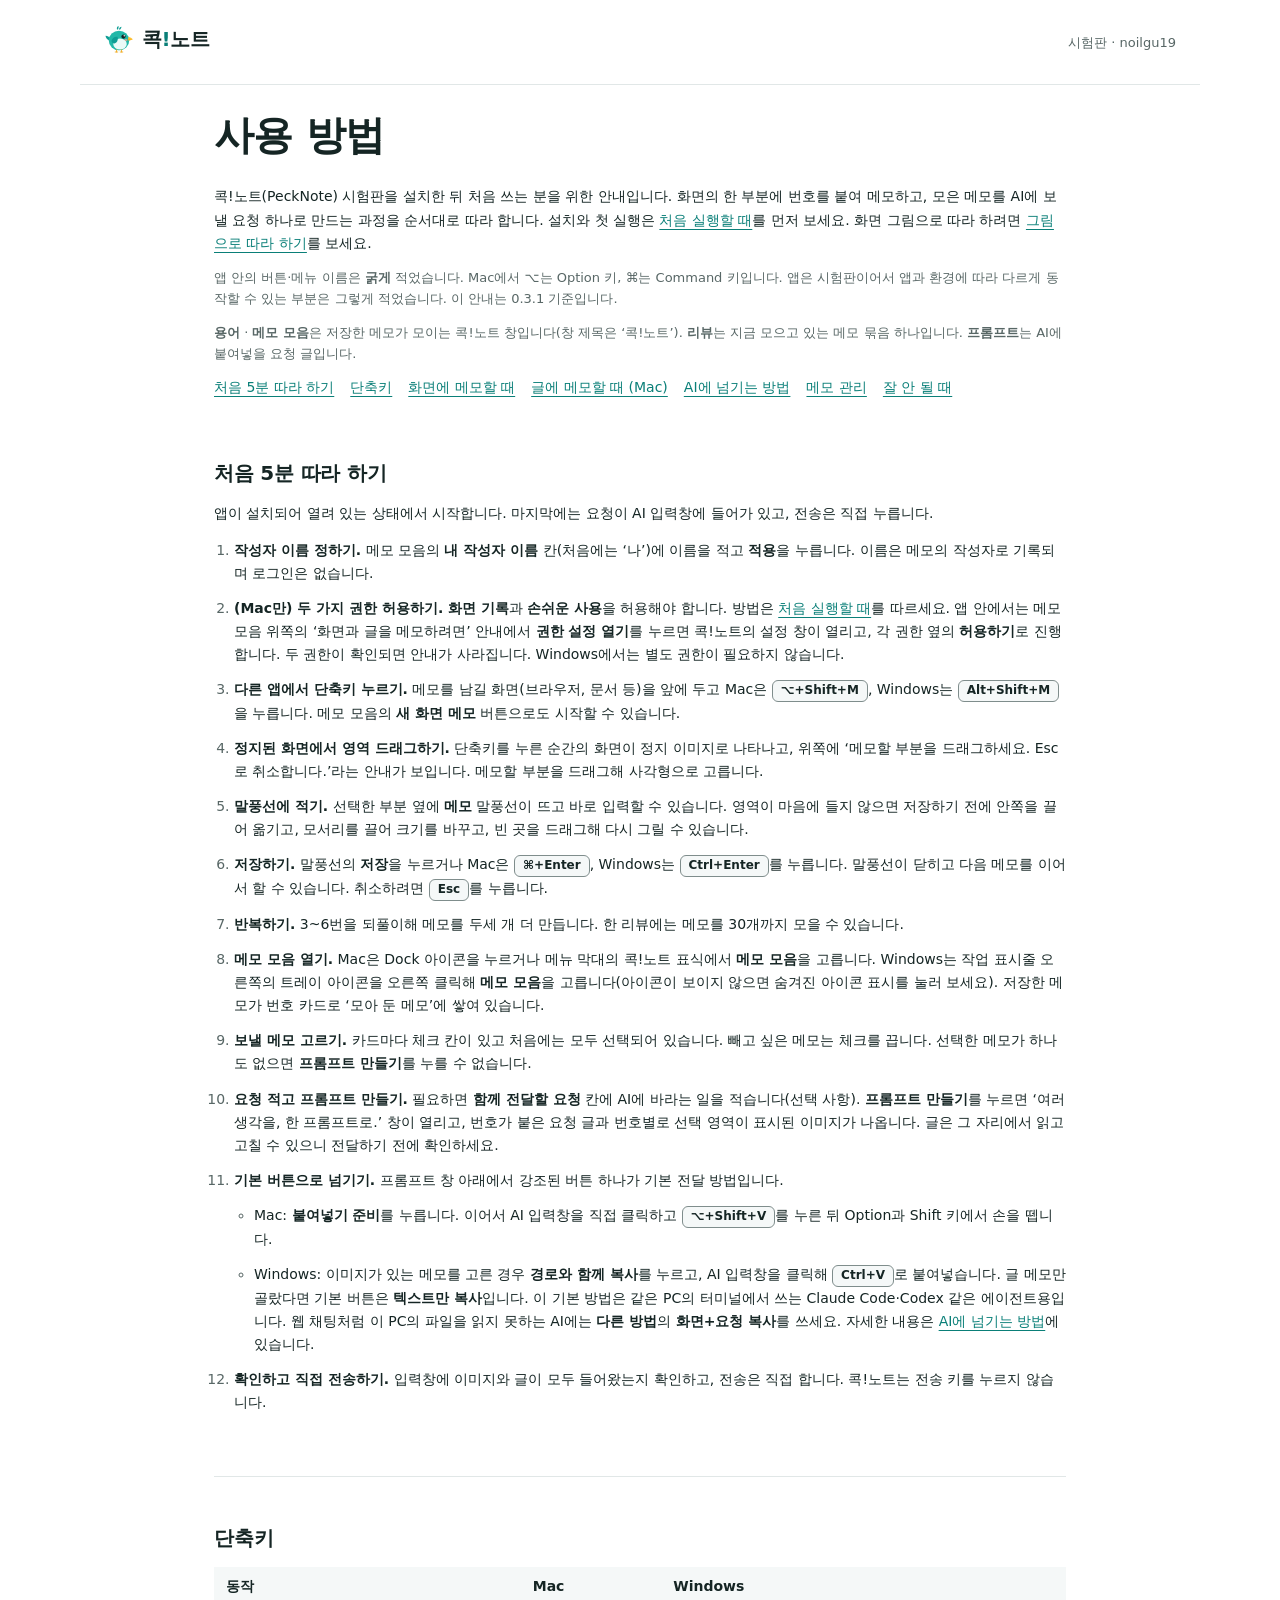
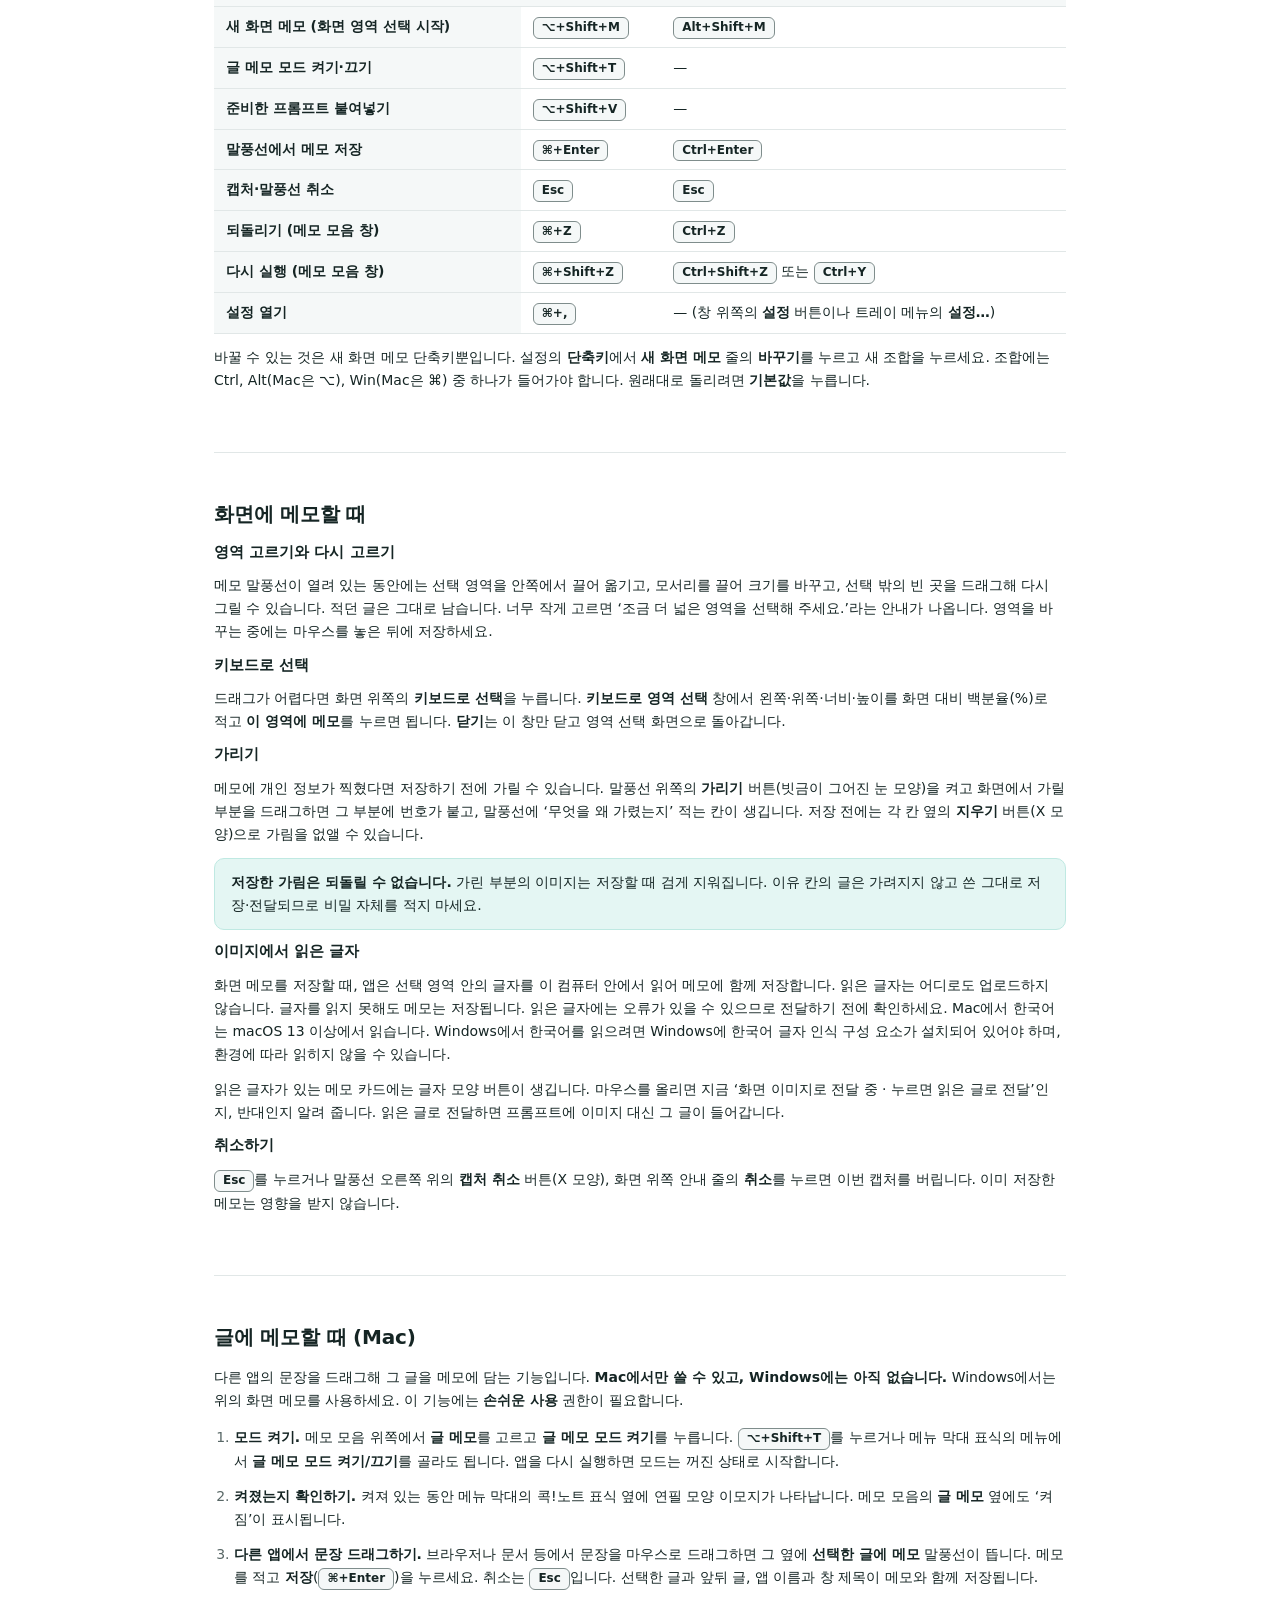
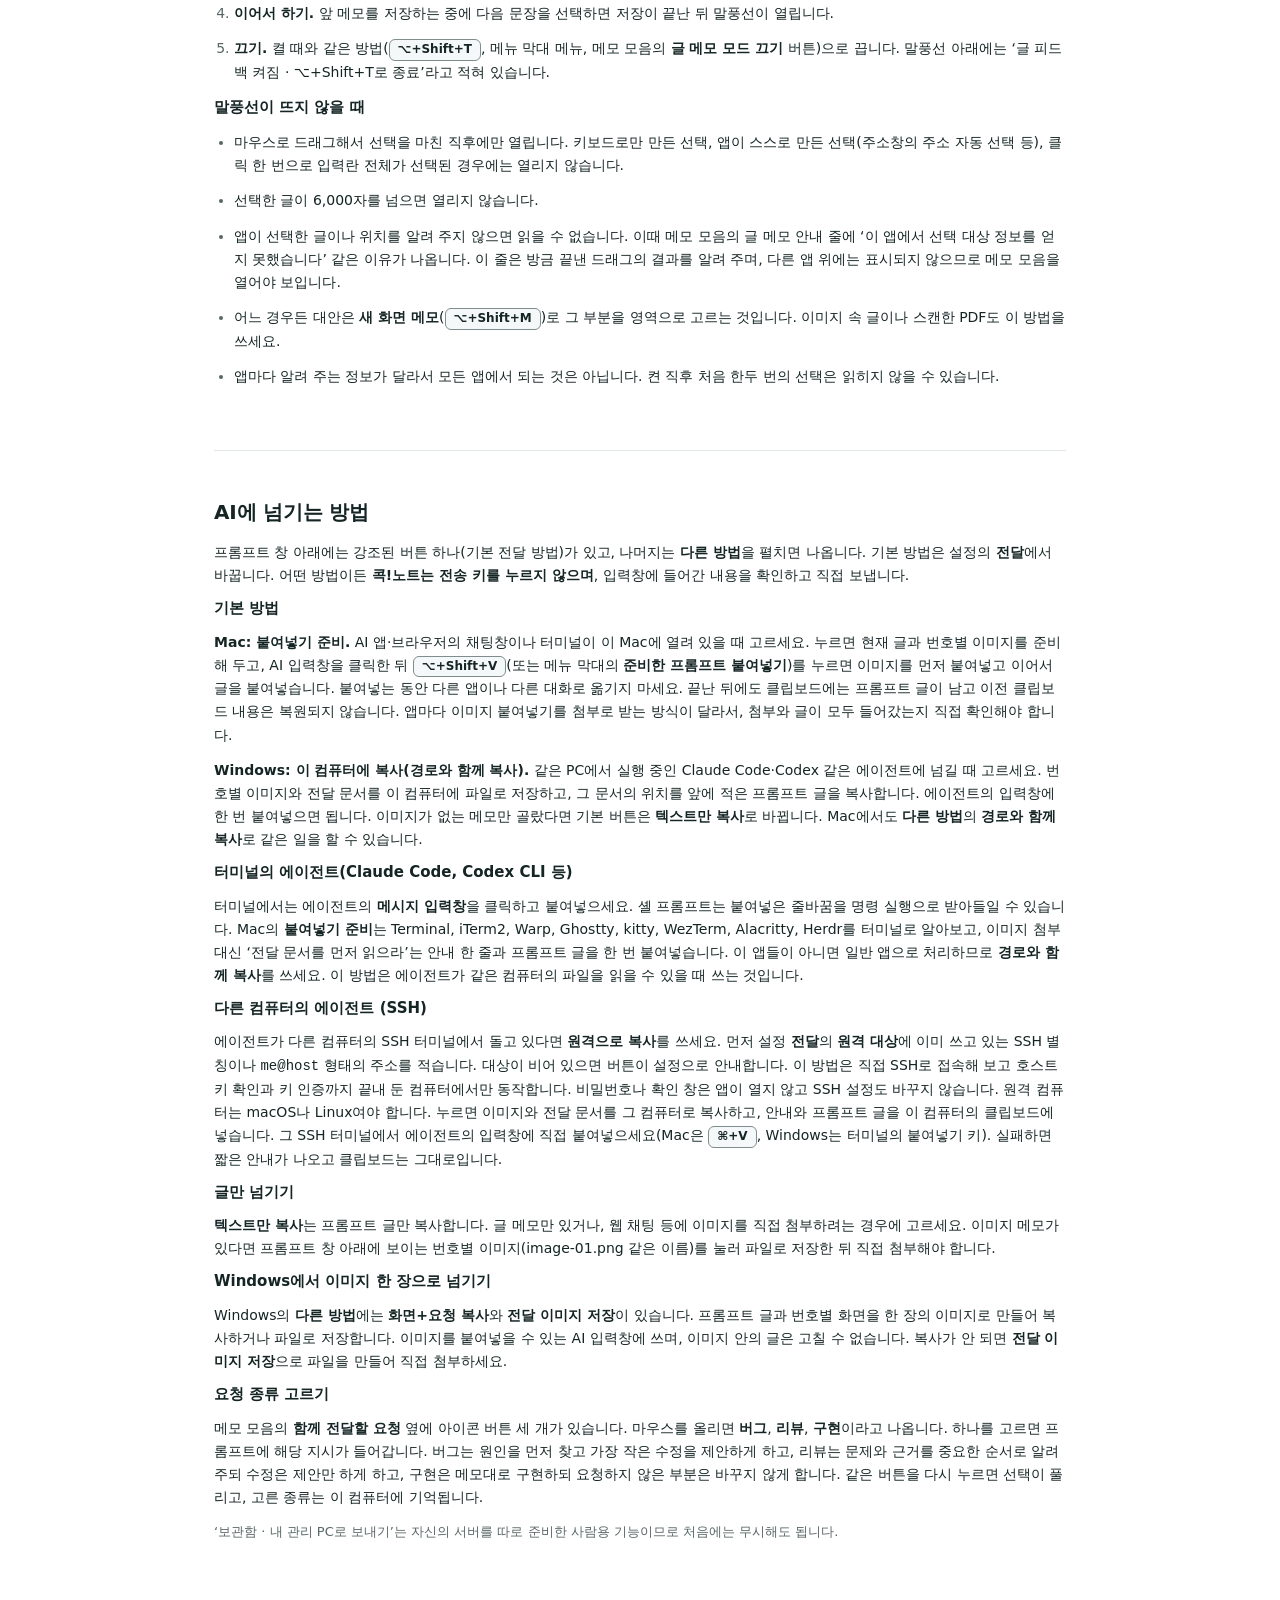
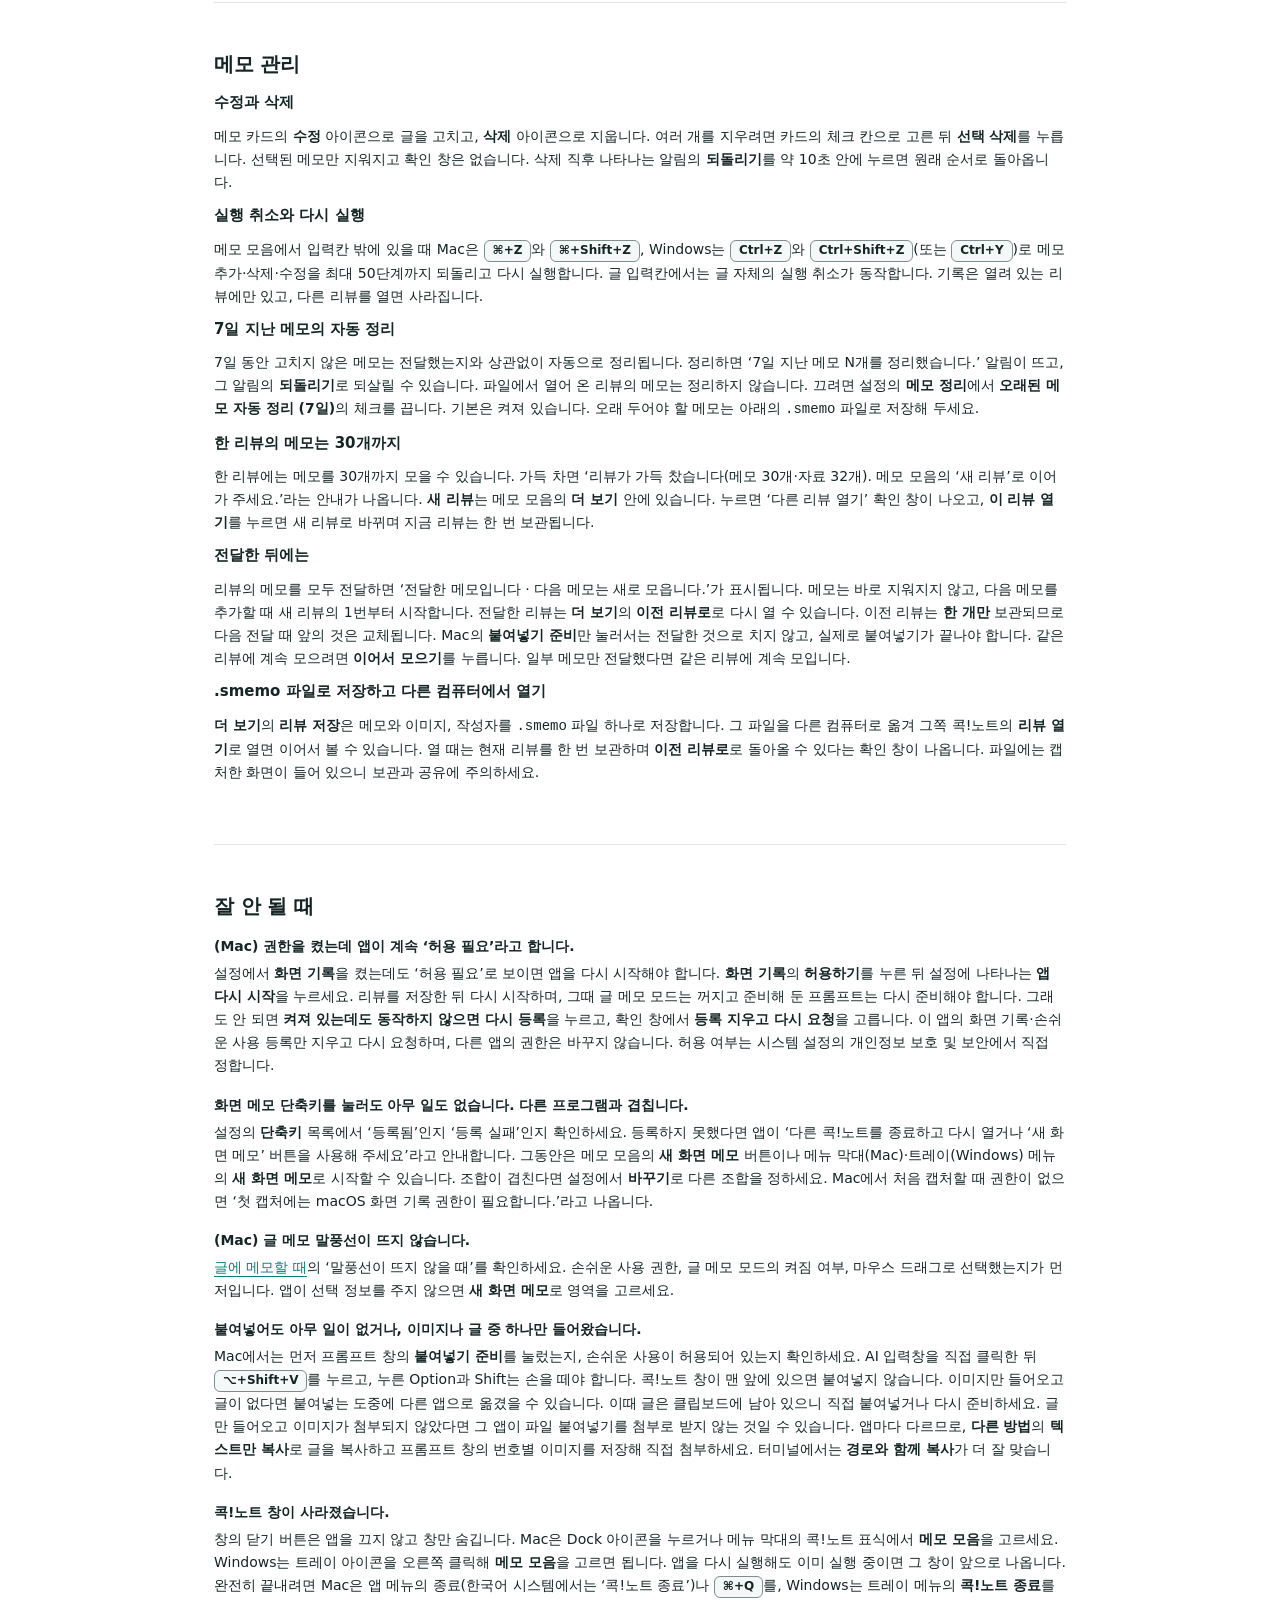
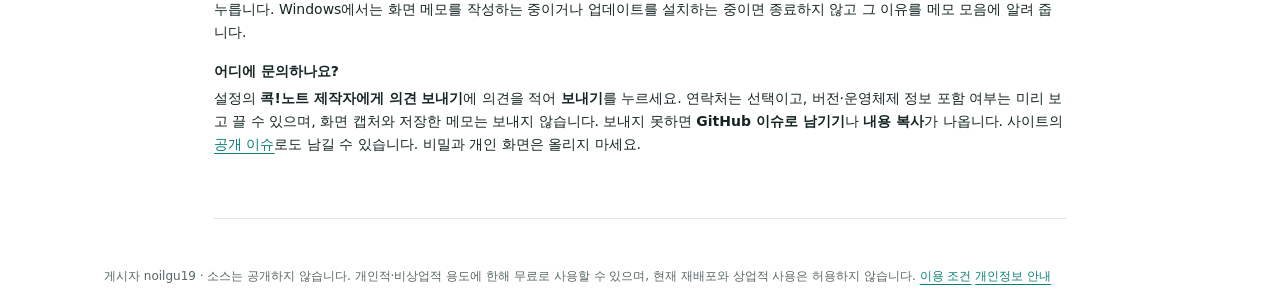
==== docs/guide.html @ cdf83a8d "Add how-to and picture tutorial pages Co-Authored-By: Claude Fable 5.2 <noreply@anthropic.com>" ====
<!doctype html>
<html lang="ko">
<head><meta charset="utf-8"><meta name="viewport" content="width=device-width,initial-scale=1"><meta name="description" content="콕!노트(PeckNote) 시험판의 설치 뒤 사용 방법과 처음 따라 하기"><title>사용 방법 · 콕!노트</title><link rel="stylesheet" href="style.css"></head>
<body>
<svg class="sprite" aria-hidden="true" focusable="false">
<symbol id="peck" viewBox="0 0 120 120">
<path d="M22 66c-9-3-15-10-16-19 9 1 17 5 22 11z" fill="#0f9d94"/>
<path d="M52 22c-2-7 1-12 6-14 1 5 0 10-2 14zM60 21c1-6 5-10 10-10-1 5-3 9-7 12z" fill="#0f9d94"/>
<ellipse cx="60" cy="66" rx="41" ry="39" fill="#22b8a8"/>
<ellipse cx="64" cy="80" rx="27" ry="22" fill="#eafaf7"/>
<path d="M30 68c2-12 12-19 24-17 4 11-1 23-12 27-7 0-11-4-12-10z" fill="#0f9d94"/>
<circle cx="78" cy="50" r="8.500" fill="#152524"/><circle cx="81" cy="47" r="2.800" fill="#fff"/>
<ellipse cx="88" cy="64" rx="6" ry="3.600" fill="#ff9f8c" opacity=".75"/>
<path d="M97 52c8 1 14 4 18 9-5 3-12 5-19 4z" fill="#ffc233"/><path d="M96 61c7 2 13 2 19 0-5 3-12 5-19 4z" fill="#f0a81c"/>
<path d="M50 103v9m-5 0h10M70 103v9m-5 0h10" stroke="#f0a81c" stroke-width="3.400" stroke-linecap="round" fill="none"/>
</symbol>
</svg>
<header><a class="brand" href="index.html" aria-label="콕!노트 홈"><span class="wordmark"><svg class="mark" aria-hidden="true" focusable="false"><use href="#peck"/></svg><span class="name">콕<span class="bang">!</span>노트</span></span></a><span>시험판 · noilgu19</span></header>
<main class="guide">
<h1>사용 방법</h1>
<p>콕!노트(PeckNote) 시험판을 설치한 뒤 처음 쓰는 분을 위한 안내입니다. 화면의 한 부분에 번호를 붙여 메모하고, 모은 메모를 AI에 보낼 요청 하나로 만드는 과정을 순서대로 따라 합니다. 설치와 첫 실행은 <a href="index.html#first-run">처음 실행할 때</a>를 먼저 보세요. 화면 그림으로 따라 하려면 <a href="tutorial.html">그림으로 따라 하기</a>를 보세요.</p>
<p class="small">앱 안의 버튼·메뉴 이름은 <strong>굵게</strong> 적었습니다. Mac에서 ⌥는 Option 키, ⌘는 Command 키입니다. 앱은 시험판이어서 앱과 환경에 따라 다르게 동작할 수 있는 부분은 그렇게 적었습니다. 이 안내는 0.3.1 기준입니다.</p>
<p class="small"><strong>용어</strong> · <strong>메모 모음</strong>은 저장한 메모가 모이는 콕!노트 창입니다(창 제목은 ‘콕!노트’). <strong>리뷰</strong>는 지금 모으고 있는 메모 묶음 하나입니다. <strong>프롬프트</strong>는 AI에 붙여넣을 요청 글입니다.</p>
<nav class="toc" aria-label="이 페이지의 차례"><ol><li><a href="#first">처음 5분 따라 하기</a></li><li><a href="#keys">단축키</a></li><li><a href="#capture">화면에 메모할 때</a></li><li><a href="#text">글에 메모할 때 (Mac)</a></li><li><a href="#handoff">AI에 넘기는 방법</a></li><li><a href="#manage">메모 관리</a></li><li><a href="#trouble">잘 안 될 때</a></li></ol></nav>

<section id="first">
<h2>처음 5분 따라 하기</h2>
<p>앱이 설치되어 열려 있는 상태에서 시작합니다. 마지막에는 요청이 AI 입력창에 들어가 있고, 전송은 직접 누릅니다.</p>
<ol>
<li><strong>작성자 이름 정하기.</strong> 메모 모음의 <strong>내 작성자 이름</strong> 칸(처음에는 ‘나’)에 이름을 적고 <strong>적용</strong>을 누릅니다. 이름은 메모의 작성자로 기록되며 로그인은 없습니다.</li>
<li><strong>(Mac만) 두 가지 권한 허용하기.</strong> <strong>화면 기록</strong>과 <strong>손쉬운 사용</strong>을 허용해야 합니다. 방법은 <a href="index.html#first-run">처음 실행할 때</a>를 따르세요. 앱 안에서는 메모 모음 위쪽의 ‘화면과 글을 메모하려면’ 안내에서 <strong>권한 설정 열기</strong>를 누르면 콕!노트의 설정 창이 열리고, 각 권한 옆의 <strong>허용하기</strong>로 진행합니다. 두 권한이 확인되면 안내가 사라집니다. Windows에서는 별도 권한이 필요하지 않습니다.</li>
<li><strong>다른 앱에서 단축키 누르기.</strong> 메모를 남길 화면(브라우저, 문서 등)을 앞에 두고 Mac은 <kbd>⌥+Shift+M</kbd>, Windows는 <kbd>Alt+Shift+M</kbd>을 누릅니다. 메모 모음의 <strong>새 화면 메모</strong> 버튼으로도 시작할 수 있습니다.</li>
<li><strong>정지된 화면에서 영역 드래그하기.</strong> 단축키를 누른 순간의 화면이 정지 이미지로 나타나고, 위쪽에 ‘메모할 부분을 드래그하세요. Esc로 취소합니다.’라는 안내가 보입니다. 메모할 부분을 드래그해 사각형으로 고릅니다.</li>
<li><strong>말풍선에 적기.</strong> 선택한 부분 옆에 <strong>메모</strong> 말풍선이 뜨고 바로 입력할 수 있습니다. 영역이 마음에 들지 않으면 저장하기 전에 안쪽을 끌어 옮기고, 모서리를 끌어 크기를 바꾸고, 빈 곳을 드래그해 다시 그릴 수 있습니다.</li>
<li><strong>저장하기.</strong> 말풍선의 <strong>저장</strong>을 누르거나 Mac은 <kbd>⌘+Enter</kbd>, Windows는 <kbd>Ctrl+Enter</kbd>를 누릅니다. 말풍선이 닫히고 다음 메모를 이어서 할 수 있습니다. 취소하려면 <kbd>Esc</kbd>를 누릅니다.</li>
<li><strong>반복하기.</strong> 3~6번을 되풀이해 메모를 두세 개 더 만듭니다. 한 리뷰에는 메모를 30개까지 모을 수 있습니다.</li>
<li><strong>메모 모음 열기.</strong> Mac은 Dock 아이콘을 누르거나 메뉴 막대의 콕!노트 표식에서 <strong>메모 모음</strong>을 고릅니다. Windows는 작업 표시줄 오른쪽의 트레이 아이콘을 오른쪽 클릭해 <strong>메모 모음</strong>을 고릅니다(아이콘이 보이지 않으면 숨겨진 아이콘 표시를 눌러 보세요). 저장한 메모가 번호 카드로 ‘모아 둔 메모’에 쌓여 있습니다.</li>
<li><strong>보낼 메모 고르기.</strong> 카드마다 체크 칸이 있고 처음에는 모두 선택되어 있습니다. 빼고 싶은 메모는 체크를 끕니다. 선택한 메모가 하나도 없으면 <strong>프롬프트 만들기</strong>를 누를 수 없습니다.</li>
<li><strong>요청 적고 프롬프트 만들기.</strong> 필요하면 <strong>함께 전달할 요청</strong> 칸에 AI에 바라는 일을 적습니다(선택 사항). <strong>프롬프트 만들기</strong>를 누르면 ‘여러 생각을, 한 프롬프트로.’ 창이 열리고, 번호가 붙은 요청 글과 번호별로 선택 영역이 표시된 이미지가 나옵니다. 글은 그 자리에서 읽고 고칠 수 있으니 전달하기 전에 확인하세요.</li>
<li><strong>기본 버튼으로 넘기기.</strong> 프롬프트 창 아래에서 강조된 버튼 하나가 기본 전달 방법입니다.
<ul>
<li>Mac: <strong>붙여넣기 준비</strong>를 누릅니다. 이어서 AI 입력창을 직접 클릭하고 <kbd>⌥+Shift+V</kbd>를 누른 뒤 Option과 Shift 키에서 손을 뗍니다.</li>
<li>Windows: 이미지가 있는 메모를 고른 경우 <strong>경로와 함께 복사</strong>를 누르고, AI 입력창을 클릭해 <kbd>Ctrl+V</kbd>로 붙여넣습니다. 글 메모만 골랐다면 기본 버튼은 <strong>텍스트만 복사</strong>입니다. 이 기본 방법은 같은 PC의 터미널에서 쓰는 Claude Code·Codex 같은 에이전트용입니다. 웹 채팅처럼 이 PC의 파일을 읽지 못하는 AI에는 <strong>다른 방법</strong>의 <strong>화면+요청 복사</strong>를 쓰세요. 자세한 내용은 <a href="#handoff">AI에 넘기는 방법</a>에 있습니다.</li>
</ul></li>
<li><strong>확인하고 직접 전송하기.</strong> 입력창에 이미지와 글이 모두 들어왔는지 확인하고, 전송은 직접 합니다. 콕!노트는 전송 키를 누르지 않습니다.</li>
</ol>
</section>

<section id="keys">
<h2>단축키</h2>
<table class="keys">
<thead><tr><th scope="col">동작</th><th scope="col">Mac</th><th scope="col">Windows</th></tr></thead>
<tbody>
<tr><th scope="row">새 화면 메모 (화면 영역 선택 시작)</th><td><kbd>⌥+Shift+M</kbd></td><td><kbd>Alt+Shift+M</kbd></td></tr>
<tr><th scope="row">글 메모 모드 켜기·끄기</th><td><kbd>⌥+Shift+T</kbd></td><td>—</td></tr>
<tr><th scope="row">준비한 프롬프트 붙여넣기</th><td><kbd>⌥+Shift+V</kbd></td><td>—</td></tr>
<tr><th scope="row">말풍선에서 메모 저장</th><td><kbd>⌘+Enter</kbd></td><td><kbd>Ctrl+Enter</kbd></td></tr>
<tr><th scope="row">캡처·말풍선 취소</th><td><kbd>Esc</kbd></td><td><kbd>Esc</kbd></td></tr>
<tr><th scope="row">되돌리기 (메모 모음 창)</th><td><kbd>⌘+Z</kbd></td><td><kbd>Ctrl+Z</kbd></td></tr>
<tr><th scope="row">다시 실행 (메모 모음 창)</th><td><kbd>⌘+Shift+Z</kbd></td><td><kbd>Ctrl+Shift+Z</kbd> 또는 <kbd>Ctrl+Y</kbd></td></tr>
<tr><th scope="row">설정 열기</th><td><kbd>⌘+,</kbd></td><td>— (창 위쪽의 <strong>설정</strong> 버튼이나 트레이 메뉴의 <strong>설정…</strong>)</td></tr>
</tbody>
</table>
<p>바꿀 수 있는 것은 새 화면 메모 단축키뿐입니다. 설정의 <strong>단축키</strong>에서 <strong>새 화면 메모</strong> 줄의 <strong>바꾸기</strong>를 누르고 새 조합을 누르세요. 조합에는 Ctrl, Alt(Mac은 ⌥), Win(Mac은 ⌘) 중 하나가 들어가야 합니다. 원래대로 돌리려면 <strong>기본값</strong>을 누릅니다.</p>
</section>

<section id="capture">
<h2>화면에 메모할 때</h2>
<h3>영역 고르기와 다시 고르기</h3>
<p>메모 말풍선이 열려 있는 동안에는 선택 영역을 안쪽에서 끌어 옮기고, 모서리를 끌어 크기를 바꾸고, 선택 밖의 빈 곳을 드래그해 다시 그릴 수 있습니다. 적던 글은 그대로 남습니다. 너무 작게 고르면 ‘조금 더 넓은 영역을 선택해 주세요.’라는 안내가 나옵니다. 영역을 바꾸는 중에는 마우스를 놓은 뒤에 저장하세요.</p>
<h3>키보드로 선택</h3>
<p>드래그가 어렵다면 화면 위쪽의 <strong>키보드로 선택</strong>을 누릅니다. <strong>키보드로 영역 선택</strong> 창에서 왼쪽·위쪽·너비·높이를 화면 대비 백분율(%)로 적고 <strong>이 영역에 메모</strong>를 누르면 됩니다. <strong>닫기</strong>는 이 창만 닫고 영역 선택 화면으로 돌아갑니다.</p>
<h3>가리기</h3>
<p>메모에 개인 정보가 찍혔다면 저장하기 전에 가릴 수 있습니다. 말풍선 위쪽의 <strong>가리기</strong> 버튼(빗금이 그어진 눈 모양)을 켜고 화면에서 가릴 부분을 드래그하면 그 부분에 번호가 붙고, 말풍선에 ‘무엇을 왜 가렸는지’ 적는 칸이 생깁니다. 저장 전에는 각 칸 옆의 <strong>지우기</strong> 버튼(X 모양)으로 가림을 없앨 수 있습니다.</p>
<p class="note"><strong>저장한 가림은 되돌릴 수 없습니다.</strong> 가린 부분의 이미지는 저장할 때 검게 지워집니다. 이유 칸의 글은 가려지지 않고 쓴 그대로 저장·전달되므로 비밀 자체를 적지 마세요.</p>
<h3>이미지에서 읽은 글자</h3>
<p>화면 메모를 저장할 때, 앱은 선택 영역 안의 글자를 이 컴퓨터 안에서 읽어 메모에 함께 저장합니다. 읽은 글자는 어디로도 업로드하지 않습니다. 글자를 읽지 못해도 메모는 저장됩니다. 읽은 글자에는 오류가 있을 수 있으므로 전달하기 전에 확인하세요. Mac에서 한국어는 macOS 13 이상에서 읽습니다. Windows에서 한국어를 읽으려면 Windows에 한국어 글자 인식 구성 요소가 설치되어 있어야 하며, 환경에 따라 읽히지 않을 수 있습니다.</p>
<p>읽은 글자가 있는 메모 카드에는 글자 모양 버튼이 생깁니다. 마우스를 올리면 지금 ‘화면 이미지로 전달 중 · 누르면 읽은 글로 전달’인지, 반대인지 알려 줍니다. 읽은 글로 전달하면 프롬프트에 이미지 대신 그 글이 들어갑니다.</p>
<h3>취소하기</h3>
<p><kbd>Esc</kbd>를 누르거나 말풍선 오른쪽 위의 <strong>캡처 취소</strong> 버튼(X 모양), 화면 위쪽 안내 줄의 <strong>취소</strong>를 누르면 이번 캡처를 버립니다. 이미 저장한 메모는 영향을 받지 않습니다.</p>
</section>

<section id="text">
<h2>글에 메모할 때 (Mac)</h2>
<p>다른 앱의 문장을 드래그해 그 글을 메모에 담는 기능입니다. <strong>Mac에서만 쓸 수 있고, Windows에는 아직 없습니다.</strong> Windows에서는 위의 화면 메모를 사용하세요. 이 기능에는 <strong>손쉬운 사용</strong> 권한이 필요합니다.</p>
<ol>
<li><strong>모드 켜기.</strong> 메모 모음 위쪽에서 <strong>글 메모</strong>를 고르고 <strong>글 메모 모드 켜기</strong>를 누릅니다. <kbd>⌥+Shift+T</kbd>를 누르거나 메뉴 막대 표식의 메뉴에서 <strong>글 메모 모드 켜기/끄기</strong>를 골라도 됩니다. 앱을 다시 실행하면 모드는 꺼진 상태로 시작합니다.</li>
<li><strong>켜졌는지 확인하기.</strong> 켜져 있는 동안 메뉴 막대의 콕!노트 표식 옆에 연필 모양 이모지가 나타납니다. 메모 모음의 <strong>글 메모</strong> 옆에도 ‘켜짐’이 표시됩니다.</li>
<li><strong>다른 앱에서 문장 드래그하기.</strong> 브라우저나 문서 등에서 문장을 마우스로 드래그하면 그 옆에 <strong>선택한 글에 메모</strong> 말풍선이 뜹니다. 메모를 적고 <strong>저장</strong>(<kbd>⌘+Enter</kbd>)을 누르세요. 취소는 <kbd>Esc</kbd>입니다. 선택한 글과 앞뒤 글, 앱 이름과 창 제목이 메모와 함께 저장됩니다.</li>
<li><strong>이어서 하기.</strong> 앞 메모를 저장하는 중에 다음 문장을 선택하면 저장이 끝난 뒤 말풍선이 열립니다.</li>
<li><strong>끄기.</strong> 켤 때와 같은 방법(<kbd>⌥+Shift+T</kbd>, 메뉴 막대 메뉴, 메모 모음의 <strong>글 메모 모드 끄기</strong> 버튼)으로 끕니다. 말풍선 아래에는 ‘글 피드백 켜짐 · ⌥+Shift+T로 종료’라고 적혀 있습니다.</li>
</ol>
<h3>말풍선이 뜨지 않을 때</h3>
<ul>
<li>마우스로 드래그해서 선택을 마친 직후에만 열립니다. 키보드로만 만든 선택, 앱이 스스로 만든 선택(주소창의 주소 자동 선택 등), 클릭 한 번으로 입력란 전체가 선택된 경우에는 열리지 않습니다.</li>
<li>선택한 글이 6,000자를 넘으면 열리지 않습니다.</li>
<li>앱이 선택한 글이나 위치를 알려 주지 않으면 읽을 수 없습니다. 이때 메모 모음의 글 메모 안내 줄에 ‘이 앱에서 선택 대상 정보를 얻지 못했습니다’ 같은 이유가 나옵니다. 이 줄은 방금 끝낸 드래그의 결과를 알려 주며, 다른 앱 위에는 표시되지 않으므로 메모 모음을 열어야 보입니다.</li>
<li>어느 경우든 대안은 <strong>새 화면 메모</strong>(<kbd>⌥+Shift+M</kbd>)로 그 부분을 영역으로 고르는 것입니다. 이미지 속 글이나 스캔한 PDF도 이 방법을 쓰세요.</li>
<li>앱마다 알려 주는 정보가 달라서 모든 앱에서 되는 것은 아닙니다. 켠 직후 처음 한두 번의 선택은 읽히지 않을 수 있습니다.</li>
</ul>
</section>

<section id="handoff">
<h2>AI에 넘기는 방법</h2>
<p>프롬프트 창 아래에는 강조된 버튼 하나(기본 전달 방법)가 있고, 나머지는 <strong>다른 방법</strong>을 펼치면 나옵니다. 기본 방법은 설정의 <strong>전달</strong>에서 바꿉니다. 어떤 방법이든 <strong>콕!노트는 전송 키를 누르지 않으며</strong>, 입력창에 들어간 내용을 확인하고 직접 보냅니다.</p>
<h3>기본 방법</h3>
<p><strong>Mac: 붙여넣기 준비.</strong> AI 앱·브라우저의 채팅창이나 터미널이 이 Mac에 열려 있을 때 고르세요. 누르면 현재 글과 번호별 이미지를 준비해 두고, AI 입력창을 클릭한 뒤 <kbd>⌥+Shift+V</kbd>(또는 메뉴 막대의 <strong>준비한 프롬프트 붙여넣기</strong>)를 누르면 이미지를 먼저 붙여넣고 이어서 글을 붙여넣습니다. 붙여넣는 동안 다른 앱이나 다른 대화로 옮기지 마세요. 끝난 뒤에도 클립보드에는 프롬프트 글이 남고 이전 클립보드 내용은 복원되지 않습니다. 앱마다 이미지 붙여넣기를 첨부로 받는 방식이 달라서, 첨부와 글이 모두 들어갔는지 직접 확인해야 합니다.</p>
<p><strong>Windows: 이 컴퓨터에 복사(경로와 함께 복사).</strong> 같은 PC에서 실행 중인 Claude Code·Codex 같은 에이전트에 넘길 때 고르세요. 번호별 이미지와 전달 문서를 이 컴퓨터에 파일로 저장하고, 그 문서의 위치를 앞에 적은 프롬프트 글을 복사합니다. 에이전트의 입력창에 한 번 붙여넣으면 됩니다. 이미지가 없는 메모만 골랐다면 기본 버튼은 <strong>텍스트만 복사</strong>로 바뀝니다. Mac에서도 <strong>다른 방법</strong>의 <strong>경로와 함께 복사</strong>로 같은 일을 할 수 있습니다.</p>
<h3>터미널의 에이전트(Claude Code, Codex CLI 등)</h3>
<p>터미널에서는 에이전트의 <strong>메시지 입력창</strong>을 클릭하고 붙여넣으세요. 셸 프롬프트는 붙여넣은 줄바꿈을 명령 실행으로 받아들일 수 있습니다. Mac의 <strong>붙여넣기 준비</strong>는 Terminal, iTerm2, Warp, Ghostty, kitty, WezTerm, Alacritty, Herdr를 터미널로 알아보고, 이미지 첨부 대신 ‘전달 문서를 먼저 읽으라’는 안내 한 줄과 프롬프트 글을 한 번 붙여넣습니다. 이 앱들이 아니면 일반 앱으로 처리하므로 <strong>경로와 함께 복사</strong>를 쓰세요. 이 방법은 에이전트가 같은 컴퓨터의 파일을 읽을 수 있을 때 쓰는 것입니다.</p>
<h3>다른 컴퓨터의 에이전트 (SSH)</h3>
<p>에이전트가 다른 컴퓨터의 SSH 터미널에서 돌고 있다면 <strong>원격으로 복사</strong>를 쓰세요. 먼저 설정 <strong>전달</strong>의 <strong>원격 대상</strong>에 이미 쓰고 있는 SSH 별칭이나 <code>me@host</code> 형태의 주소를 적습니다. 대상이 비어 있으면 버튼이 설정으로 안내합니다. 이 방법은 직접 SSH로 접속해 보고 호스트 키 확인과 키 인증까지 끝내 둔 컴퓨터에서만 동작합니다. 비밀번호나 확인 창은 앱이 열지 않고 SSH 설정도 바꾸지 않습니다. 원격 컴퓨터는 macOS나 Linux여야 합니다. 누르면 이미지와 전달 문서를 그 컴퓨터로 복사하고, 안내와 프롬프트 글을 이 컴퓨터의 클립보드에 넣습니다. 그 SSH 터미널에서 에이전트의 입력창에 직접 붙여넣으세요(Mac은 <kbd>⌘+V</kbd>, Windows는 터미널의 붙여넣기 키). 실패하면 짧은 안내가 나오고 클립보드는 그대로입니다.</p>
<h3>글만 넘기기</h3>
<p><strong>텍스트만 복사</strong>는 프롬프트 글만 복사합니다. 글 메모만 있거나, 웹 채팅 등에 이미지를 직접 첨부하려는 경우에 고르세요. 이미지 메모가 있다면 프롬프트 창 아래에 보이는 번호별 이미지(image-01.png 같은 이름)를 눌러 파일로 저장한 뒤 직접 첨부해야 합니다.</p>
<h3>Windows에서 이미지 한 장으로 넘기기</h3>
<p>Windows의 <strong>다른 방법</strong>에는 <strong>화면+요청 복사</strong>와 <strong>전달 이미지 저장</strong>이 있습니다. 프롬프트 글과 번호별 화면을 한 장의 이미지로 만들어 복사하거나 파일로 저장합니다. 이미지를 붙여넣을 수 있는 AI 입력창에 쓰며, 이미지 안의 글은 고칠 수 없습니다. 복사가 안 되면 <strong>전달 이미지 저장</strong>으로 파일을 만들어 직접 첨부하세요.</p>
<h3>요청 종류 고르기</h3>
<p>메모 모음의 <strong>함께 전달할 요청</strong> 옆에 아이콘 버튼 세 개가 있습니다. 마우스를 올리면 <strong>버그</strong>, <strong>리뷰</strong>, <strong>구현</strong>이라고 나옵니다. 하나를 고르면 프롬프트에 해당 지시가 들어갑니다. 버그는 원인을 먼저 찾고 가장 작은 수정을 제안하게 하고, 리뷰는 문제와 근거를 중요한 순서로 알려 주되 수정은 제안만 하게 하고, 구현은 메모대로 구현하되 요청하지 않은 부분은 바꾸지 않게 합니다. 같은 버튼을 다시 누르면 선택이 풀리고, 고른 종류는 이 컴퓨터에 기억됩니다.</p>
<p class="small">‘보관함 · 내 관리 PC로 보내기’는 자신의 서버를 따로 준비한 사람용 기능이므로 처음에는 무시해도 됩니다.</p>
</section>

<section id="manage">
<h2>메모 관리</h2>
<h3>수정과 삭제</h3>
<p>메모 카드의 <strong>수정</strong> 아이콘으로 글을 고치고, <strong>삭제</strong> 아이콘으로 지웁니다. 여러 개를 지우려면 카드의 체크 칸으로 고른 뒤 <strong>선택 삭제</strong>를 누릅니다. 선택된 메모만 지워지고 확인 창은 없습니다. 삭제 직후 나타나는 알림의 <strong>되돌리기</strong>를 약 10초 안에 누르면 원래 순서로 돌아옵니다.</p>
<h3>실행 취소와 다시 실행</h3>
<p>메모 모음에서 입력칸 밖에 있을 때 Mac은 <kbd>⌘+Z</kbd>와 <kbd>⌘+Shift+Z</kbd>, Windows는 <kbd>Ctrl+Z</kbd>와 <kbd>Ctrl+Shift+Z</kbd>(또는 <kbd>Ctrl+Y</kbd>)로 메모 추가·삭제·수정을 최대 50단계까지 되돌리고 다시 실행합니다. 글 입력칸에서는 글 자체의 실행 취소가 동작합니다. 기록은 열려 있는 리뷰에만 있고, 다른 리뷰를 열면 사라집니다.</p>
<h3>7일 지난 메모의 자동 정리</h3>
<p>7일 동안 고치지 않은 메모는 전달했는지와 상관없이 자동으로 정리됩니다. 정리하면 ‘7일 지난 메모 N개를 정리했습니다.’ 알림이 뜨고, 그 알림의 <strong>되돌리기</strong>로 되살릴 수 있습니다. 파일에서 열어 온 리뷰의 메모는 정리하지 않습니다. 끄려면 설정의 <strong>메모 정리</strong>에서 <strong>오래된 메모 자동 정리 (7일)</strong>의 체크를 끕니다. 기본은 켜져 있습니다. 오래 두어야 할 메모는 아래의 <code>.smemo</code> 파일로 저장해 두세요.</p>
<h3>한 리뷰의 메모는 30개까지</h3>
<p>한 리뷰에는 메모를 30개까지 모을 수 있습니다. 가득 차면 ‘리뷰가 가득 찼습니다(메모 30개·자료 32개). 메모 모음의 ‘새 리뷰’로 이어가 주세요.’라는 안내가 나옵니다. <strong>새 리뷰</strong>는 메모 모음의 <strong>더 보기</strong> 안에 있습니다. 누르면 ‘다른 리뷰 열기’ 확인 창이 나오고, <strong>이 리뷰 열기</strong>를 누르면 새 리뷰로 바뀌며 지금 리뷰는 한 번 보관됩니다.</p>
<h3>전달한 뒤에는</h3>
<p>리뷰의 메모를 모두 전달하면 ‘전달한 메모입니다 · 다음 메모는 새로 모읍니다.’가 표시됩니다. 메모는 바로 지워지지 않고, 다음 메모를 추가할 때 새 리뷰의 1번부터 시작합니다. 전달한 리뷰는 <strong>더 보기</strong>의 <strong>이전 리뷰로</strong>로 다시 열 수 있습니다. 이전 리뷰는 <strong>한 개만</strong> 보관되므로 다음 전달 때 앞의 것은 교체됩니다. Mac의 <strong>붙여넣기 준비</strong>만 눌러서는 전달한 것으로 치지 않고, 실제로 붙여넣기가 끝나야 합니다. 같은 리뷰에 계속 모으려면 <strong>이어서 모으기</strong>를 누릅니다. 일부 메모만 전달했다면 같은 리뷰에 계속 모입니다.</p>
<h3>.smemo 파일로 저장하고 다른 컴퓨터에서 열기</h3>
<p><strong>더 보기</strong>의 <strong>리뷰 저장</strong>은 메모와 이미지, 작성자를 <code>.smemo</code> 파일 하나로 저장합니다. 그 파일을 다른 컴퓨터로 옮겨 그쪽 콕!노트의 <strong>리뷰 열기</strong>로 열면 이어서 볼 수 있습니다. 열 때는 현재 리뷰를 한 번 보관하며 <strong>이전 리뷰로</strong>로 돌아올 수 있다는 확인 창이 나옵니다. 파일에는 캡처한 화면이 들어 있으니 보관과 공유에 주의하세요.</p>
</section>

<section id="trouble">
<h2>잘 안 될 때</h2>
<dl class="qa">
<dt>(Mac) 권한을 켰는데 앱이 계속 ‘허용 필요’라고 합니다.</dt>
<dd>설정에서 <strong>화면 기록</strong>을 켰는데도 ‘허용 필요’로 보이면 앱을 다시 시작해야 합니다. <strong>화면 기록</strong>의 <strong>허용하기</strong>를 누른 뒤 설정에 나타나는 <strong>앱 다시 시작</strong>을 누르세요. 리뷰를 저장한 뒤 다시 시작하며, 그때 글 메모 모드는 꺼지고 준비해 둔 프롬프트는 다시 준비해야 합니다. 그래도 안 되면 <strong>켜져 있는데도 동작하지 않으면 다시 등록</strong>을 누르고, 확인 창에서 <strong>등록 지우고 다시 요청</strong>을 고릅니다. 이 앱의 화면 기록·손쉬운 사용 등록만 지우고 다시 요청하며, 다른 앱의 권한은 바꾸지 않습니다. 허용 여부는 시스템 설정의 개인정보 보호 및 보안에서 직접 정합니다.</dd>
<dt>화면 메모 단축키를 눌러도 아무 일도 없습니다. 다른 프로그램과 겹칩니다.</dt>
<dd>설정의 <strong>단축키</strong> 목록에서 ‘등록됨’인지 ‘등록 실패’인지 확인하세요. 등록하지 못했다면 앱이 ‘다른 콕!노트를 종료하고 다시 열거나 ‘새 화면 메모’ 버튼을 사용해 주세요’라고 안내합니다. 그동안은 메모 모음의 <strong>새 화면 메모</strong> 버튼이나 메뉴 막대(Mac)·트레이(Windows) 메뉴의 <strong>새 화면 메모</strong>로 시작할 수 있습니다. 조합이 겹친다면 설정에서 <strong>바꾸기</strong>로 다른 조합을 정하세요. Mac에서 처음 캡처할 때 권한이 없으면 ‘첫 캡처에는 macOS 화면 기록 권한이 필요합니다.’라고 나옵니다.</dd>
<dt>(Mac) 글 메모 말풍선이 뜨지 않습니다.</dt>
<dd><a href="#text">글에 메모할 때</a>의 ‘말풍선이 뜨지 않을 때’를 확인하세요. 손쉬운 사용 권한, 글 메모 모드의 켜짐 여부, 마우스 드래그로 선택했는지가 먼저입니다. 앱이 선택 정보를 주지 않으면 <strong>새 화면 메모</strong>로 영역을 고르세요.</dd>
<dt>붙여넣어도 아무 일이 없거나, 이미지나 글 중 하나만 들어왔습니다.</dt>
<dd>Mac에서는 먼저 프롬프트 창의 <strong>붙여넣기 준비</strong>를 눌렀는지, 손쉬운 사용이 허용되어 있는지 확인하세요. AI 입력창을 직접 클릭한 뒤 <kbd>⌥+Shift+V</kbd>를 누르고, 누른 Option과 Shift는 손을 떼야 합니다. 콕!노트 창이 맨 앞에 있으면 붙여넣지 않습니다. 이미지만 들어오고 글이 없다면 붙여넣는 도중에 다른 앱으로 옮겼을 수 있습니다. 이때 글은 클립보드에 남아 있으니 직접 붙여넣거나 다시 준비하세요. 글만 들어오고 이미지가 첨부되지 않았다면 그 앱이 파일 붙여넣기를 첨부로 받지 않는 것일 수 있습니다. 앱마다 다르므로, <strong>다른 방법</strong>의 <strong>텍스트만 복사</strong>로 글을 복사하고 프롬프트 창의 번호별 이미지를 저장해 직접 첨부하세요. 터미널에서는 <strong>경로와 함께 복사</strong>가 더 잘 맞습니다.</dd>
<dt>콕!노트 창이 사라졌습니다.</dt>
<dd>창의 닫기 버튼은 앱을 끄지 않고 창만 숨깁니다. Mac은 Dock 아이콘을 누르거나 메뉴 막대의 콕!노트 표식에서 <strong>메모 모음</strong>을 고르세요. Windows는 트레이 아이콘을 오른쪽 클릭해 <strong>메모 모음</strong>을 고르면 됩니다. 앱을 다시 실행해도 이미 실행 중이면 그 창이 앞으로 나옵니다. 완전히 끝내려면 Mac은 앱 메뉴의 종료(한국어 시스템에서는 ‘콕!노트 종료’)나 <kbd>⌘+Q</kbd>를, Windows는 트레이 메뉴의 <strong>콕!노트 종료</strong>를 누릅니다. Windows에서는 화면 메모를 작성하는 중이거나 업데이트를 설치하는 중이면 종료하지 않고 그 이유를 메모 모음에 알려 줍니다.</dd>
<dt>어디에 문의하나요?</dt>
<dd>설정의 <strong>콕!노트 제작자에게 의견 보내기</strong>에 의견을 적어 <strong>보내기</strong>를 누르세요. 연락처는 선택이고, 버전·운영체제 정보 포함 여부는 미리 보고 끌 수 있으며, 화면 캡처와 저장한 메모는 보내지 않습니다. 보내지 못하면 <strong>GitHub 이슈로 남기기</strong>나 <strong>내용 복사</strong>가 나옵니다. 사이트의 <a href="https://github.com/noilgu19/pecknote/issues">공개 이슈</a>로도 남길 수 있습니다. 비밀과 개인 화면은 올리지 마세요.</dd>
</dl>
</section>
</main>
<footer>게시자 noilgu19 · 소스는 공개하지 않습니다. 개인적·비상업적 용도에 한해 무료로 사용할 수 있으며, 현재 재배포와 상업적 사용은 허용하지 않습니다. <a href="https://github.com/noilgu19/pecknote/blob/main/LICENSE.md">이용 조건</a> <a href="privacy.html">개인정보 안내</a></footer>
</body></html>
---- docs/style.css ----
/* Same tokens as 디자인.md sections 2-4 and brand/design-reference.html. Colours, type sizes and radii come from :root only. */
:root {
  --bg: #ffffff;
  --surface: #f5f8f8;
  --line: #e1e7e7;
  --line-strong: #7f8d8c;
  --ink: #152524;
  --muted: #586766;
  --primary: #0a7f78;
  --primary-hover: #086b65;
  --primary-bright: #22b8a8;
  --tint: #e4f6f3;
  --tint-line: #bfe9e2;
  --accent: #ffc233;
  --danger: #b93a34;
  --danger-tint: #fbeceb;
  --warn: #8a5a00;
  --warn-tint: #fff4d6;
  --t-title: 20px;
  --t-heading: 15px;
  --t-body: 14px;
  --t-sub: 13px;
  --t-label: 12px;
  --r-sm: 6px;
  --r-md: 10px;
  --r-lg: 14px;
  --s-1: 4px;
  --s-2: 8px;
  --s-3: 12px;
  --s-4: 16px;
  --s-5: 24px;
  --shadow: 0 8px 28px rgba(21, 37, 36, 0.12);
  --font: "Pretendard", "Apple SD Gothic Neo", "Malgun Gothic", system-ui, -apple-system, "Segoe UI", sans-serif;
  color-scheme: light;
}

* {
  box-sizing: border-box;
}

body {
  margin: 0;
  background: var(--bg);
  color: var(--ink);
  font: 400 var(--t-body) / 1.65 var(--font);
}

.sprite {
  position: absolute;
  width: 0;
  height: 0;
}

a {
  color: var(--primary);
  text-underline-offset: var(--s-1);
}

a:hover {
  color: var(--primary-hover);
}

a:focus-visible,
summary:focus-visible {
  outline: 2px solid var(--primary);
  outline-offset: 2px;
}

header,
main,
footer {
  max-width: 1120px;
  margin: auto;
  padding: var(--s-5);
}

header {
  display: flex;
  justify-content: space-between;
  align-items: center;
  gap: var(--s-4);
  border-bottom: 1px solid var(--line);
  font-size: var(--t-sub);
  color: var(--muted);
}

.brand {
  color: var(--ink);
  text-decoration: none;
}

.brand:hover {
  color: var(--ink);
}

.wordmark {
  display: inline-flex;
  align-items: center;
  gap: var(--s-2);
  font-size: var(--t-title);
  font-weight: 800;
  letter-spacing: -0.02em;
  line-height: 1;
  white-space: nowrap;
}

.wordmark .bang {
  color: var(--primary);
}

.mark {
  flex: none;
  width: 30px;
  height: 30px;
}

.peck-hero {
  display: block;
  width: 72px;
  height: 72px;
}

section {
  padding: calc(var(--s-5) * 2) 0;
  border-bottom: 1px solid var(--line);
}

.hero {
  display: grid;
  grid-template-columns: 1.35fr 1fr;
  align-items: center;
  gap: calc(var(--s-5) * 2);
  padding: calc(var(--s-5) * 2) 0;
}

.eyebrow {
  margin: var(--s-3) 0 0;
  color: var(--primary);
  font-size: var(--t-sub);
  font-weight: 600;
}

h1 {
  margin: var(--s-3) 0 var(--s-5);
  font-size: 40px;
  font-weight: 700;
  line-height: 1.3;
  letter-spacing: -0.02em;
  text-wrap: balance;
}

h2 {
  margin: 0 0 var(--s-4);
  font-size: var(--t-title);
  font-weight: 700;
  line-height: 1.3;
  letter-spacing: -0.01em;
}

h3 {
  margin: 0 0 var(--s-3);
  font-size: var(--t-heading);
  font-weight: 700;
  line-height: 1.3;
}

p {
  margin: var(--s-3) 0;
}

.muted,
.small,
figcaption {
  color: var(--muted);
}

.small,
figcaption {
  font-size: var(--t-sub);
}

.downloads {
  display: flex;
  gap: var(--s-3);
  flex-wrap: wrap;
  margin-top: var(--s-5);
}

.button {
  display: inline-flex;
  align-items: center;
  height: 34px;
  padding: 0 var(--s-4);
  border: 1px solid transparent;
  border-radius: var(--r-sm);
  font-size: var(--t-sub);
  font-weight: 600;
  line-height: 1;
  text-decoration: none;
}

.button.primary {
  background: var(--primary);
  color: var(--bg);
}

.button.primary:hover {
  background: var(--primary-hover);
  color: var(--bg);
}

.button.secondary {
  border-color: var(--line-strong);
  background: var(--bg);
  color: var(--ink);
}

.button.secondary:hover {
  background: var(--surface);
  color: var(--ink);
}

.button:focus-visible {
  outline: 2px solid var(--primary);
  outline-offset: 2px;
}

.columns {
  display: grid;
  grid-template-columns: 1fr 1fr;
  gap: var(--s-5);
}

.panel {
  padding: var(--s-5);
  border: 1px solid var(--line);
  border-radius: var(--r-lg);
  background: var(--bg);
}

ol,
ul {
  padding-left: calc(var(--s-5) - var(--s-2) + var(--s-1));
}

li {
  margin: var(--s-3) 0;
}

li::marker {
  color: var(--muted);
}

strong {
  font-weight: 600;
}

/* Illustration: a selected sentence with a numbered pin and the memo bubble, drawn with the app's selection, pin and bubble styles. */
.illustration {
  margin: 0;
}

.mock-document {
  padding: var(--s-4);
  border: 1px solid var(--line);
  border-radius: var(--r-lg);
  background: var(--bg);
}

.mock-title {
  margin: 0 0 var(--s-3);
  padding-bottom: var(--s-3);
  border-bottom: 1px solid var(--line);
  color: var(--muted);
  font-size: var(--t-label);
  font-weight: 600;
}

.mock-document p {
  margin: 0;
  padding-left: var(--s-5);
  font-size: var(--t-title);
  font-weight: 400;
  line-height: 1.65;
  overflow-wrap: anywhere;
}

mark {
  position: relative;
  background: var(--tint);
  border-bottom: 2px solid var(--primary);
  color: inherit;
}

.pin {
  display: inline-block;
  flex: none;
  width: 22px;
  height: 22px;
  border-radius: 50%;
  background: var(--primary);
  color: var(--bg);
  font-size: var(--t-label);
  font-weight: 700;
  line-height: 22px;
  text-align: center;
}

mark .pin {
  position: absolute;
  left: calc(var(--s-5) * -1);
  top: calc(50% - 11px);
}

.bubble {
  position: relative;
  width: min(320px, calc(100% - var(--s-5)));
  margin: calc(var(--s-5) * -1) 0 0 auto;
  padding: var(--s-3) var(--s-4) var(--s-4);
  border: 1px solid var(--line);
  border-radius: var(--r-lg);
  background: var(--bg);
  box-shadow: var(--shadow);
}

.bubble::before {
  content: "";
  position: absolute;
  top: -6px;
  left: var(--s-5);
  width: 10px;
  height: 10px;
  border: solid var(--line);
  border-width: 1px 0 0 1px;
  background: var(--bg);
  transform: rotate(45deg);
}

.bubble-head {
  display: flex;
  align-items: center;
  gap: var(--s-2);
  font-size: var(--t-sub);
  font-weight: 700;
}

.bubble p {
  margin: var(--s-2) 0 var(--s-3);
  font-size: var(--t-body);
}

.mock-save {
  display: inline-flex;
  align-items: center;
  height: 28px;
  padding: 0 var(--s-3);
  border-radius: var(--r-sm);
  background: var(--primary);
  color: var(--bg);
  font-size: var(--t-sub);
  font-weight: 600;
}

figcaption {
  margin-top: var(--s-3);
  text-align: center;
}

footer {
  color: var(--muted);
  font-size: var(--t-label);
}

.document {
  max-width: 900px;
  overflow-wrap: anywhere;
}

.document h1 {
  margin: 0 0 var(--s-4);
  font-size: var(--t-title);
  letter-spacing: -0.01em;
}

.document h2 {
  margin-top: calc(var(--s-5) * 2);
  font-size: var(--t-heading);
}

.document pre {
  margin: var(--s-4) 0;
  padding: var(--s-3);
  border-radius: var(--r-sm);
  background: var(--surface);
  white-space: pre-wrap;
  overflow-wrap: anywhere;
  font: 400 var(--t-label) / 1.65 ui-monospace, SFMono-Regular, Menlo, monospace;
}

.document p {
  margin: var(--s-4) 0;
}

@media (max-width: 760px) {
  header,
  main,
  footer {
    padding: var(--s-4);
  }

  .hero,
  .columns {
    grid-template-columns: 1fr;
  }

  .hero {
    gap: calc(var(--s-5) * 2);
    padding-top: var(--s-5);
  }

  h1 {
    font-size: 36px;
  }

  .illustration {
    width: 100%;
    max-width: 420px;
    margin: auto;
  }

  section {
    padding: var(--s-5) 0;
  }

  .panel {
    padding: var(--s-4);
  }
}

@media (prefers-reduced-motion: no-preference) {
  a,
  .button {
    transition: background-color 0.15s, color 0.15s;
  }
}

.qr {
  display: block;
  margin-bottom: var(--s-2);
}

/* How-to page (guide.html): reading width, key caps, the key table, the contents list and question/answer pairs. */
.guide {
  max-width: 900px;
  overflow-wrap: anywhere;
}

.guide h1 {
  margin-top: 0;
}

.guide h2 {
  scroll-margin-top: var(--s-4);
}

kbd {
  display: inline-block;
  padding: 0 var(--s-2);
  border: 1px solid var(--line-strong);
  border-radius: var(--r-sm);
  background: var(--surface);
  font: 600 var(--t-label) / 1.65 var(--font);
  white-space: nowrap;
}

.toc ol {
  display: flex;
  flex-wrap: wrap;
  gap: var(--s-2) var(--s-4);
  margin: var(--s-3) 0;
  padding: 0;
  list-style: none;
}

.toc li {
  margin: 0;
}

.keys {
  width: 100%;
  border-collapse: collapse;
  overflow-wrap: normal;
  word-break: keep-all;
}

.keys th[scope="row"] {
  width: 36%;
}

.keys th,
.keys td {
  padding: var(--s-2) var(--s-3);
  border-bottom: 1px solid var(--line);
  text-align: left;
  vertical-align: top;
}

.keys th {
  background: var(--surface);
  font-weight: 600;
}

.note {
  padding: var(--s-3) var(--s-4);
  border: 1px solid var(--tint-line);
  border-radius: var(--r-md);
  background: var(--tint);
}

.qa dt {
  margin-top: var(--s-4);
  font-weight: 600;
}

.qa dd {
  margin: var(--s-1) 0 0;
}

/* Picture tutorial (tutorial.html): numbered steps, each with a heading and the app screen it is about. */
.walk {
  margin: var(--s-4) 0 0;
  padding-left: var(--s-5);
}

.walk > li {
  margin-bottom: var(--s-5);
  padding-left: var(--s-1);
}

.walk h3 {
  margin: 0 0 var(--s-2);
}

.tutorial figure {
  margin: var(--s-3) 0 var(--s-4);
}

.tutorial figure img {
  display: block;
  max-width: 100%;
  height: auto;
  border: 1px solid var(--line);
  border-radius: var(--r-md);
}

.tutorial .shot-narrow img {
  max-width: 340px;
}

.tutorial figcaption {
  margin-top: var(--s-2);
  color: var(--muted);
  font-size: var(--t-sub);
}
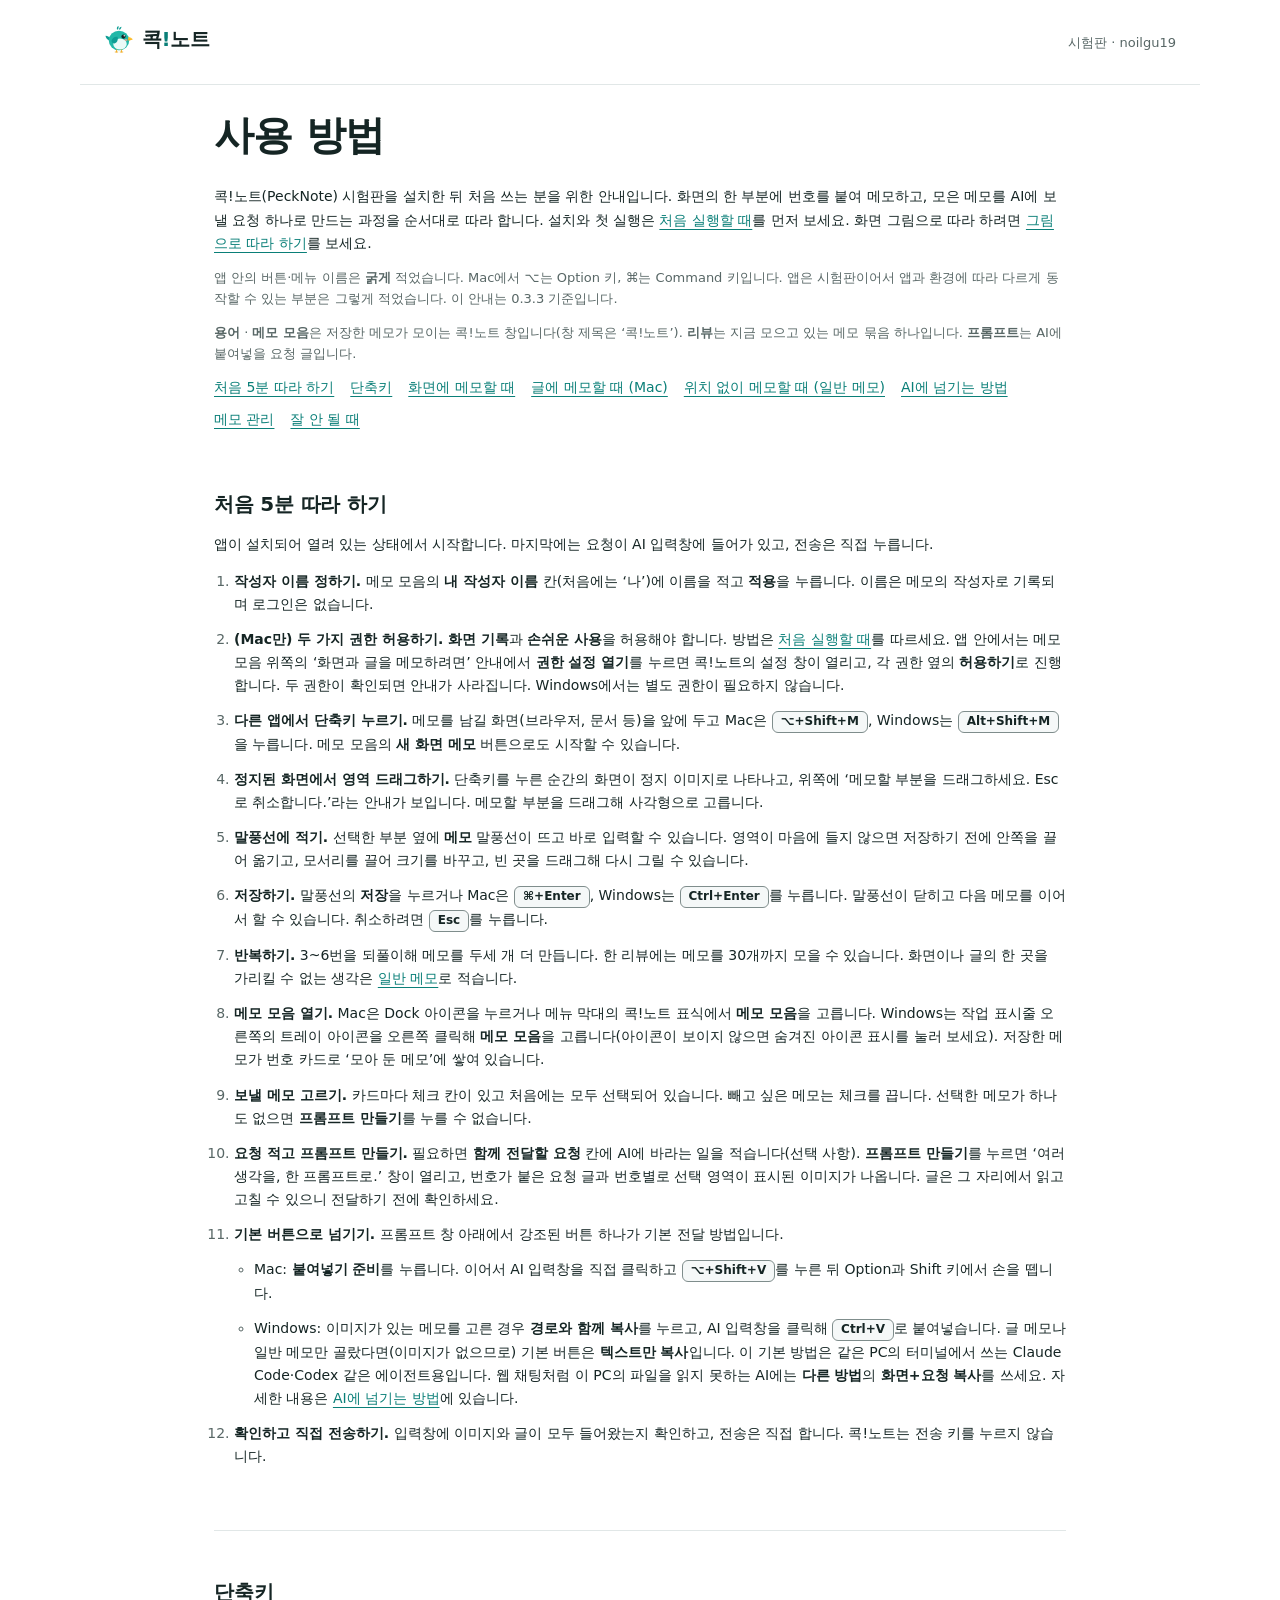
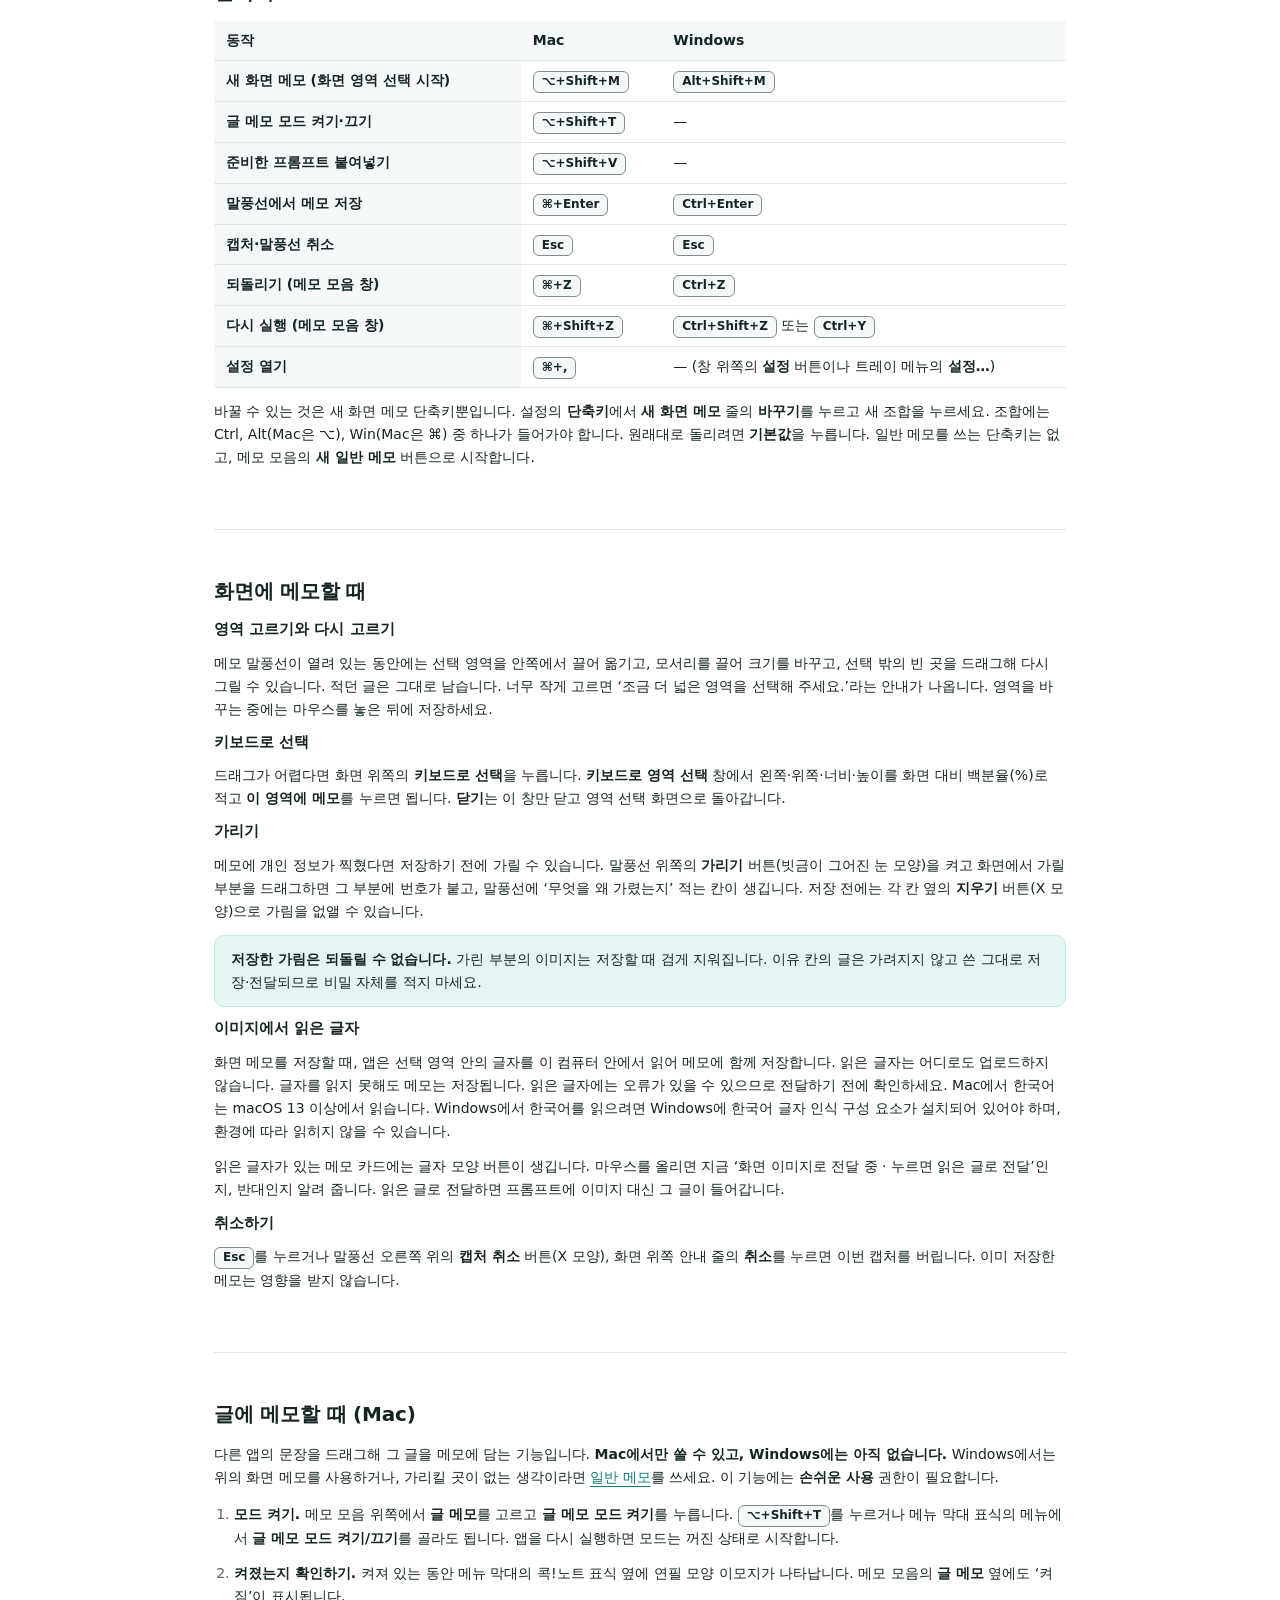
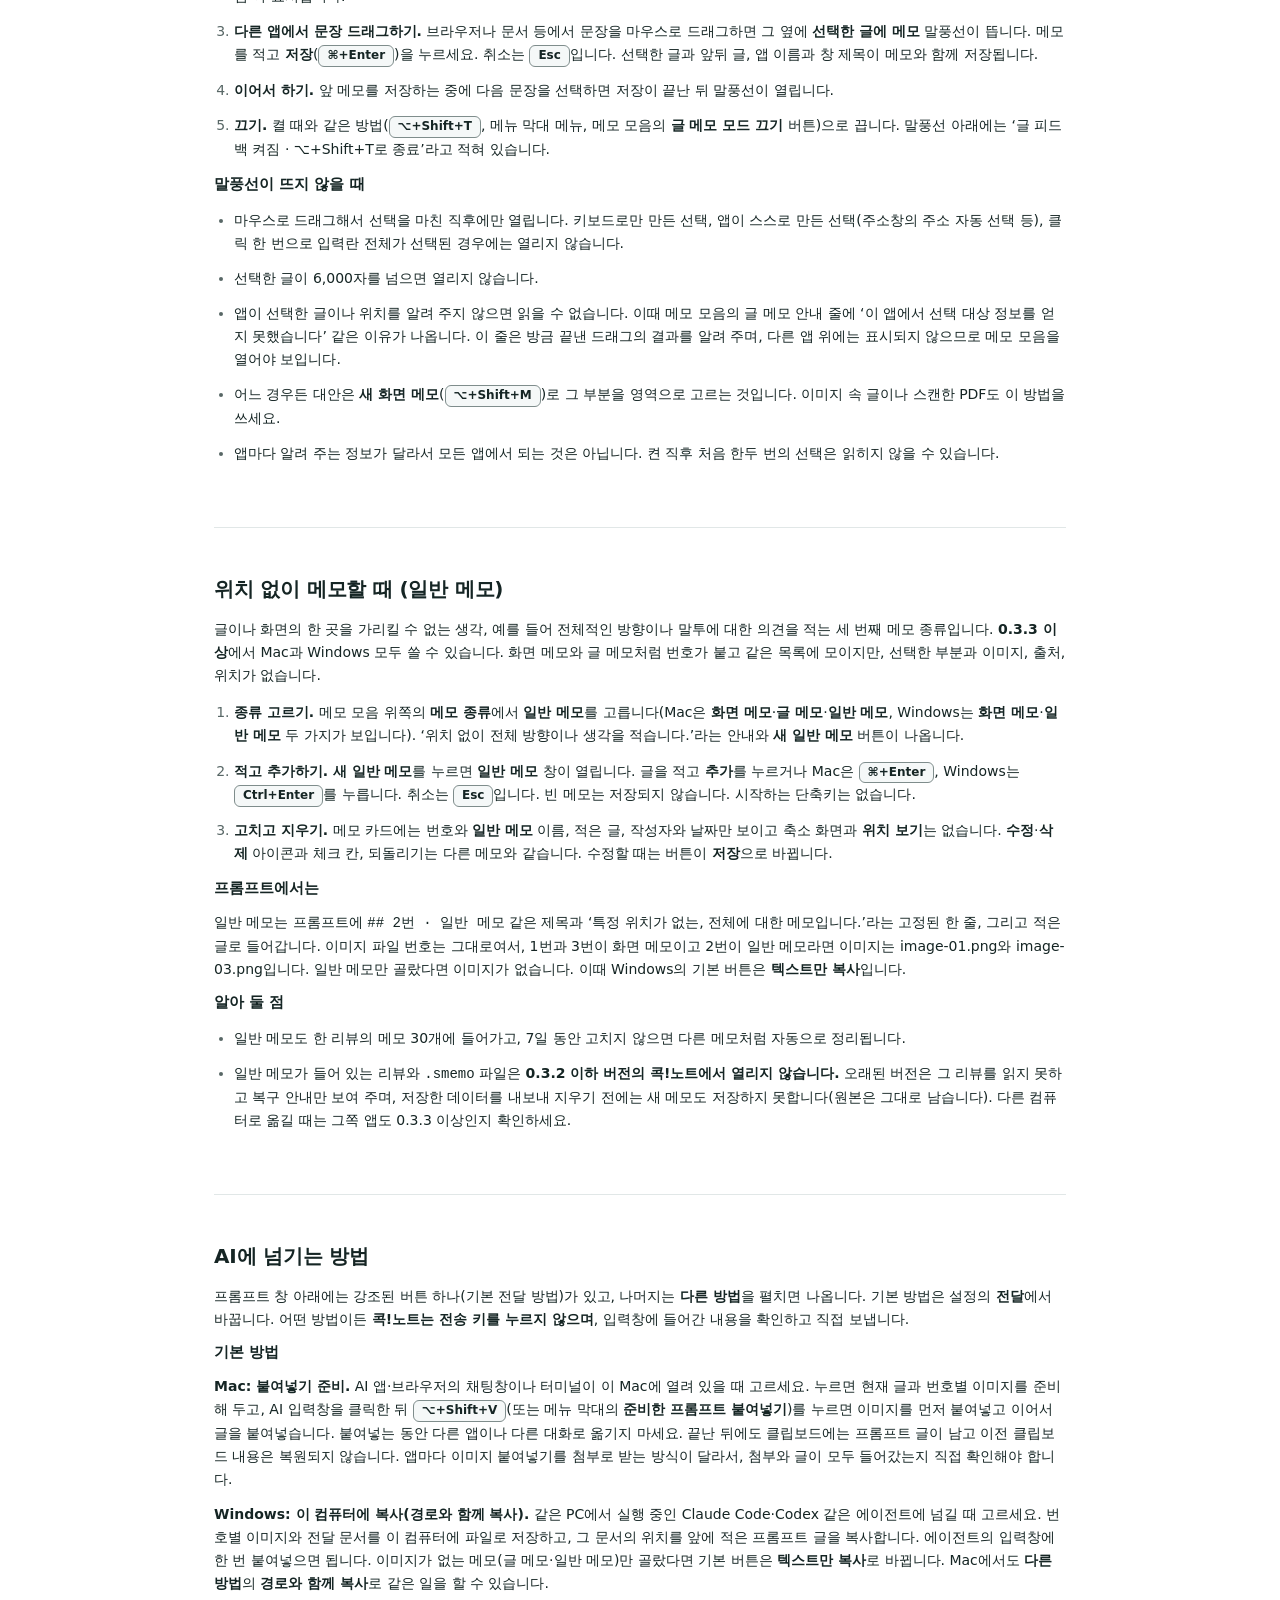
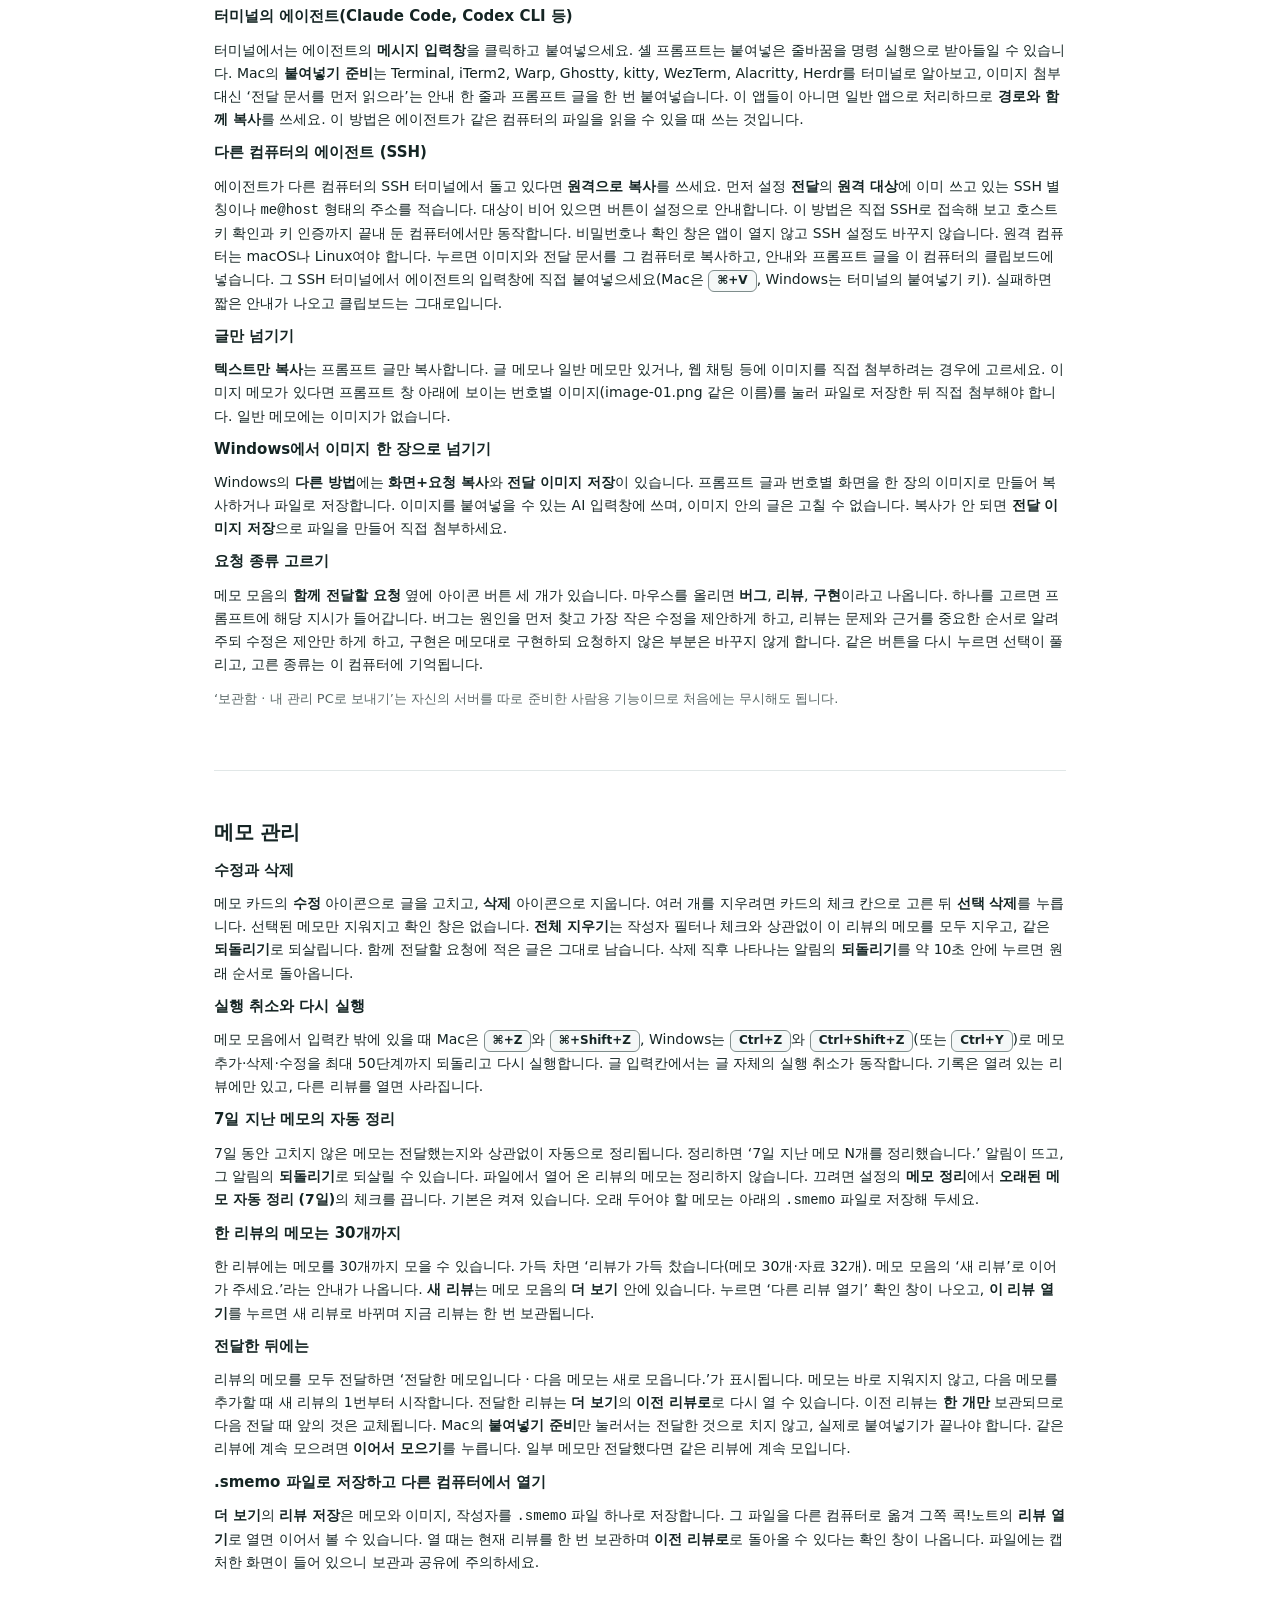
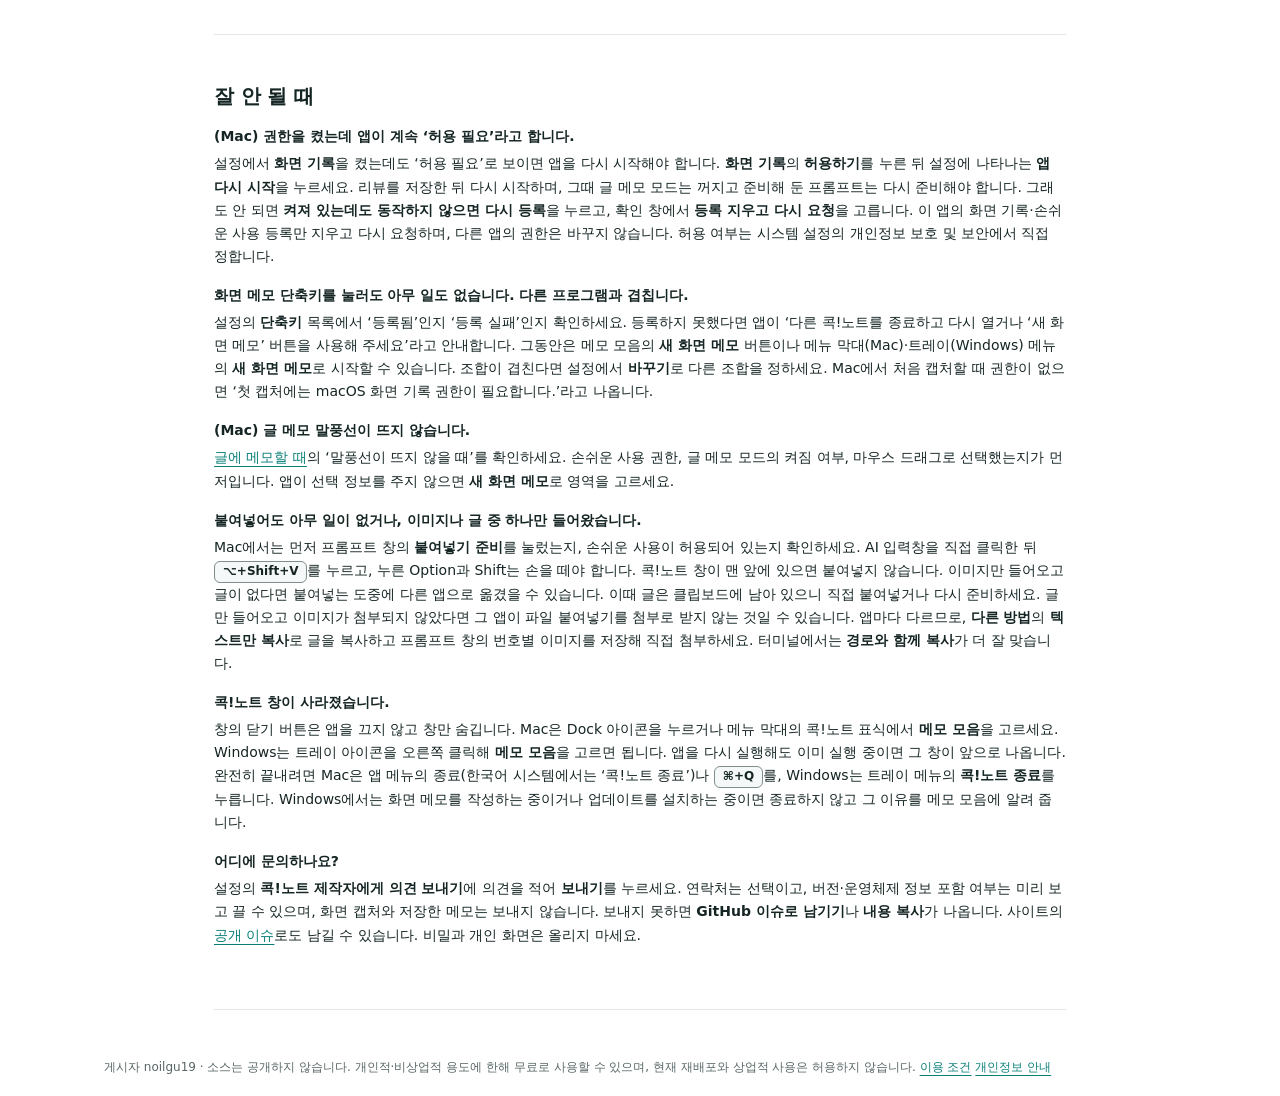
==== commit 1970c26d: "Publish 0.3.3: update manifest, guide pages and pictures Co-Authored-By: Claude Fable 5.2 <noreply@a" ====
--- a/docs/guide.html
+++ b/docs/guide.html
@@ -19,9 +19,9 @@
 <main class="guide">
 <h1>사용 방법</h1>
 <p>콕!노트(PeckNote) 시험판을 설치한 뒤 처음 쓰는 분을 위한 안내입니다. 화면의 한 부분에 번호를 붙여 메모하고, 모은 메모를 AI에 보낼 요청 하나로 만드는 과정을 순서대로 따라 합니다. 설치와 첫 실행은 <a href="index.html#first-run">처음 실행할 때</a>를 먼저 보세요. 화면 그림으로 따라 하려면 <a href="tutorial.html">그림으로 따라 하기</a>를 보세요.</p>
-<p class="small">앱 안의 버튼·메뉴 이름은 <strong>굵게</strong> 적었습니다. Mac에서 ⌥는 Option 키, ⌘는 Command 키입니다. 앱은 시험판이어서 앱과 환경에 따라 다르게 동작할 수 있는 부분은 그렇게 적었습니다. 이 안내는 0.3.1 기준입니다.</p>
+<p class="small">앱 안의 버튼·메뉴 이름은 <strong>굵게</strong> 적었습니다. Mac에서 ⌥는 Option 키, ⌘는 Command 키입니다. 앱은 시험판이어서 앱과 환경에 따라 다르게 동작할 수 있는 부분은 그렇게 적었습니다. 이 안내는 0.3.3 기준입니다.</p>
 <p class="small"><strong>용어</strong> · <strong>메모 모음</strong>은 저장한 메모가 모이는 콕!노트 창입니다(창 제목은 ‘콕!노트’). <strong>리뷰</strong>는 지금 모으고 있는 메모 묶음 하나입니다. <strong>프롬프트</strong>는 AI에 붙여넣을 요청 글입니다.</p>
-<nav class="toc" aria-label="이 페이지의 차례"><ol><li><a href="#first">처음 5분 따라 하기</a></li><li><a href="#keys">단축키</a></li><li><a href="#capture">화면에 메모할 때</a></li><li><a href="#text">글에 메모할 때 (Mac)</a></li><li><a href="#handoff">AI에 넘기는 방법</a></li><li><a href="#manage">메모 관리</a></li><li><a href="#trouble">잘 안 될 때</a></li></ol></nav>
+<nav class="toc" aria-label="이 페이지의 차례"><ol><li><a href="#first">처음 5분 따라 하기</a></li><li><a href="#keys">단축키</a></li><li><a href="#capture">화면에 메모할 때</a></li><li><a href="#text">글에 메모할 때 (Mac)</a></li><li><a href="#general">위치 없이 메모할 때 (일반 메모)</a></li><li><a href="#handoff">AI에 넘기는 방법</a></li><li><a href="#manage">메모 관리</a></li><li><a href="#trouble">잘 안 될 때</a></li></ol></nav>
 
 <section id="first">
 <h2>처음 5분 따라 하기</h2>
@@ -33,14 +33,14 @@
 <li><strong>정지된 화면에서 영역 드래그하기.</strong> 단축키를 누른 순간의 화면이 정지 이미지로 나타나고, 위쪽에 ‘메모할 부분을 드래그하세요. Esc로 취소합니다.’라는 안내가 보입니다. 메모할 부분을 드래그해 사각형으로 고릅니다.</li>
 <li><strong>말풍선에 적기.</strong> 선택한 부분 옆에 <strong>메모</strong> 말풍선이 뜨고 바로 입력할 수 있습니다. 영역이 마음에 들지 않으면 저장하기 전에 안쪽을 끌어 옮기고, 모서리를 끌어 크기를 바꾸고, 빈 곳을 드래그해 다시 그릴 수 있습니다.</li>
 <li><strong>저장하기.</strong> 말풍선의 <strong>저장</strong>을 누르거나 Mac은 <kbd>⌘+Enter</kbd>, Windows는 <kbd>Ctrl+Enter</kbd>를 누릅니다. 말풍선이 닫히고 다음 메모를 이어서 할 수 있습니다. 취소하려면 <kbd>Esc</kbd>를 누릅니다.</li>
-<li><strong>반복하기.</strong> 3~6번을 되풀이해 메모를 두세 개 더 만듭니다. 한 리뷰에는 메모를 30개까지 모을 수 있습니다.</li>
+<li><strong>반복하기.</strong> 3~6번을 되풀이해 메모를 두세 개 더 만듭니다. 한 리뷰에는 메모를 30개까지 모을 수 있습니다. 화면이나 글의 한 곳을 가리킬 수 없는 생각은 <a href="#general">일반 메모</a>로 적습니다.</li>
 <li><strong>메모 모음 열기.</strong> Mac은 Dock 아이콘을 누르거나 메뉴 막대의 콕!노트 표식에서 <strong>메모 모음</strong>을 고릅니다. Windows는 작업 표시줄 오른쪽의 트레이 아이콘을 오른쪽 클릭해 <strong>메모 모음</strong>을 고릅니다(아이콘이 보이지 않으면 숨겨진 아이콘 표시를 눌러 보세요). 저장한 메모가 번호 카드로 ‘모아 둔 메모’에 쌓여 있습니다.</li>
 <li><strong>보낼 메모 고르기.</strong> 카드마다 체크 칸이 있고 처음에는 모두 선택되어 있습니다. 빼고 싶은 메모는 체크를 끕니다. 선택한 메모가 하나도 없으면 <strong>프롬프트 만들기</strong>를 누를 수 없습니다.</li>
 <li><strong>요청 적고 프롬프트 만들기.</strong> 필요하면 <strong>함께 전달할 요청</strong> 칸에 AI에 바라는 일을 적습니다(선택 사항). <strong>프롬프트 만들기</strong>를 누르면 ‘여러 생각을, 한 프롬프트로.’ 창이 열리고, 번호가 붙은 요청 글과 번호별로 선택 영역이 표시된 이미지가 나옵니다. 글은 그 자리에서 읽고 고칠 수 있으니 전달하기 전에 확인하세요.</li>
 <li><strong>기본 버튼으로 넘기기.</strong> 프롬프트 창 아래에서 강조된 버튼 하나가 기본 전달 방법입니다.
 <ul>
 <li>Mac: <strong>붙여넣기 준비</strong>를 누릅니다. 이어서 AI 입력창을 직접 클릭하고 <kbd>⌥+Shift+V</kbd>를 누른 뒤 Option과 Shift 키에서 손을 뗍니다.</li>
-<li>Windows: 이미지가 있는 메모를 고른 경우 <strong>경로와 함께 복사</strong>를 누르고, AI 입력창을 클릭해 <kbd>Ctrl+V</kbd>로 붙여넣습니다. 글 메모만 골랐다면 기본 버튼은 <strong>텍스트만 복사</strong>입니다. 이 기본 방법은 같은 PC의 터미널에서 쓰는 Claude Code·Codex 같은 에이전트용입니다. 웹 채팅처럼 이 PC의 파일을 읽지 못하는 AI에는 <strong>다른 방법</strong>의 <strong>화면+요청 복사</strong>를 쓰세요. 자세한 내용은 <a href="#handoff">AI에 넘기는 방법</a>에 있습니다.</li>
+<li>Windows: 이미지가 있는 메모를 고른 경우 <strong>경로와 함께 복사</strong>를 누르고, AI 입력창을 클릭해 <kbd>Ctrl+V</kbd>로 붙여넣습니다. 글 메모나 일반 메모만 골랐다면(이미지가 없으므로) 기본 버튼은 <strong>텍스트만 복사</strong>입니다. 이 기본 방법은 같은 PC의 터미널에서 쓰는 Claude Code·Codex 같은 에이전트용입니다. 웹 채팅처럼 이 PC의 파일을 읽지 못하는 AI에는 <strong>다른 방법</strong>의 <strong>화면+요청 복사</strong>를 쓰세요. 자세한 내용은 <a href="#handoff">AI에 넘기는 방법</a>에 있습니다.</li>
 </ul></li>
 <li><strong>확인하고 직접 전송하기.</strong> 입력창에 이미지와 글이 모두 들어왔는지 확인하고, 전송은 직접 합니다. 콕!노트는 전송 키를 누르지 않습니다.</li>
 </ol>
@@ -61,7 +61,7 @@
 <tr><th scope="row">설정 열기</th><td><kbd>⌘+,</kbd></td><td>— (창 위쪽의 <strong>설정</strong> 버튼이나 트레이 메뉴의 <strong>설정…</strong>)</td></tr>
 </tbody>
 </table>
-<p>바꿀 수 있는 것은 새 화면 메모 단축키뿐입니다. 설정의 <strong>단축키</strong>에서 <strong>새 화면 메모</strong> 줄의 <strong>바꾸기</strong>를 누르고 새 조합을 누르세요. 조합에는 Ctrl, Alt(Mac은 ⌥), Win(Mac은 ⌘) 중 하나가 들어가야 합니다. 원래대로 돌리려면 <strong>기본값</strong>을 누릅니다.</p>
+<p>바꿀 수 있는 것은 새 화면 메모 단축키뿐입니다. 설정의 <strong>단축키</strong>에서 <strong>새 화면 메모</strong> 줄의 <strong>바꾸기</strong>를 누르고 새 조합을 누르세요. 조합에는 Ctrl, Alt(Mac은 ⌥), Win(Mac은 ⌘) 중 하나가 들어가야 합니다. 원래대로 돌리려면 <strong>기본값</strong>을 누릅니다. 일반 메모를 쓰는 단축키는 없고, 메모 모음의 <strong>새 일반 메모</strong> 버튼으로 시작합니다.</p>
 </section>
 
 <section id="capture">
@@ -82,7 +82,7 @@
 
 <section id="text">
 <h2>글에 메모할 때 (Mac)</h2>
-<p>다른 앱의 문장을 드래그해 그 글을 메모에 담는 기능입니다. <strong>Mac에서만 쓸 수 있고, Windows에는 아직 없습니다.</strong> Windows에서는 위의 화면 메모를 사용하세요. 이 기능에는 <strong>손쉬운 사용</strong> 권한이 필요합니다.</p>
+<p>다른 앱의 문장을 드래그해 그 글을 메모에 담는 기능입니다. <strong>Mac에서만 쓸 수 있고, Windows에는 아직 없습니다.</strong> Windows에서는 위의 화면 메모를 사용하거나, 가리킬 곳이 없는 생각이라면 <a href="#general">일반 메모</a>를 쓰세요. 이 기능에는 <strong>손쉬운 사용</strong> 권한이 필요합니다.</p>
 <ol>
 <li><strong>모드 켜기.</strong> 메모 모음 위쪽에서 <strong>글 메모</strong>를 고르고 <strong>글 메모 모드 켜기</strong>를 누릅니다. <kbd>⌥+Shift+T</kbd>를 누르거나 메뉴 막대 표식의 메뉴에서 <strong>글 메모 모드 켜기/끄기</strong>를 골라도 됩니다. 앱을 다시 실행하면 모드는 꺼진 상태로 시작합니다.</li>
 <li><strong>켜졌는지 확인하기.</strong> 켜져 있는 동안 메뉴 막대의 콕!노트 표식 옆에 연필 모양 이모지가 나타납니다. 메모 모음의 <strong>글 메모</strong> 옆에도 ‘켜짐’이 표시됩니다.</li>
@@ -100,18 +100,35 @@
 </ul>
 </section>
 
+<section id="general">
+<h2>위치 없이 메모할 때 (일반 메모)</h2>
+<p>글이나 화면의 한 곳을 가리킬 수 없는 생각, 예를 들어 전체적인 방향이나 말투에 대한 의견을 적는 세 번째 메모 종류입니다. <strong>0.3.3 이상</strong>에서 Mac과 Windows 모두 쓸 수 있습니다. 화면 메모와 글 메모처럼 번호가 붙고 같은 목록에 모이지만, 선택한 부분과 이미지, 출처, 위치가 없습니다.</p>
+<ol>
+<li><strong>종류 고르기.</strong> 메모 모음 위쪽의 <strong>메모 종류</strong>에서 <strong>일반 메모</strong>를 고릅니다(Mac은 <strong>화면 메모</strong>·<strong>글 메모</strong>·<strong>일반 메모</strong>, Windows는 <strong>화면 메모</strong>·<strong>일반 메모</strong> 두 가지가 보입니다). ‘위치 없이 전체 방향이나 생각을 적습니다.’라는 안내와 <strong>새 일반 메모</strong> 버튼이 나옵니다.</li>
+<li><strong>적고 추가하기.</strong> <strong>새 일반 메모</strong>를 누르면 <strong>일반 메모</strong> 창이 열립니다. 글을 적고 <strong>추가</strong>를 누르거나 Mac은 <kbd>⌘+Enter</kbd>, Windows는 <kbd>Ctrl+Enter</kbd>를 누릅니다. 취소는 <kbd>Esc</kbd>입니다. 빈 메모는 저장되지 않습니다. 시작하는 단축키는 없습니다.</li>
+<li><strong>고치고 지우기.</strong> 메모 카드에는 번호와 <strong>일반 메모</strong> 이름, 적은 글, 작성자와 날짜만 보이고 축소 화면과 <strong>위치 보기</strong>는 없습니다. <strong>수정</strong>·<strong>삭제</strong> 아이콘과 체크 칸, 되돌리기는 다른 메모와 같습니다. 수정할 때는 버튼이 <strong>저장</strong>으로 바뀝니다.</li>
+</ol>
+<h3>프롬프트에서는</h3>
+<p>일반 메모는 프롬프트에 <code>## 2번 · 일반 메모</code> 같은 제목과 ‘특정 위치가 없는, 전체에 대한 메모입니다.’라는 고정된 한 줄, 그리고 적은 글로 들어갑니다. 이미지 파일 번호는 그대로여서, 1번과 3번이 화면 메모이고 2번이 일반 메모라면 이미지는 image-01.png와 image-03.png입니다. 일반 메모만 골랐다면 이미지가 없습니다. 이때 Windows의 기본 버튼은 <strong>텍스트만 복사</strong>입니다.</p>
+<h3>알아 둘 점</h3>
+<ul>
+<li>일반 메모도 한 리뷰의 메모 30개에 들어가고, 7일 동안 고치지 않으면 다른 메모처럼 자동으로 정리됩니다.</li>
+<li>일반 메모가 들어 있는 리뷰와 <code>.smemo</code> 파일은 <strong>0.3.2 이하 버전의 콕!노트에서 열리지 않습니다.</strong> 오래된 버전은 그 리뷰를 읽지 못하고 복구 안내만 보여 주며, 저장한 데이터를 내보내 지우기 전에는 새 메모도 저장하지 못합니다(원본은 그대로 남습니다). 다른 컴퓨터로 옮길 때는 그쪽 앱도 0.3.3 이상인지 확인하세요.</li>
+</ul>
+</section>
+
 <section id="handoff">
 <h2>AI에 넘기는 방법</h2>
 <p>프롬프트 창 아래에는 강조된 버튼 하나(기본 전달 방법)가 있고, 나머지는 <strong>다른 방법</strong>을 펼치면 나옵니다. 기본 방법은 설정의 <strong>전달</strong>에서 바꿉니다. 어떤 방법이든 <strong>콕!노트는 전송 키를 누르지 않으며</strong>, 입력창에 들어간 내용을 확인하고 직접 보냅니다.</p>
 <h3>기본 방법</h3>
 <p><strong>Mac: 붙여넣기 준비.</strong> AI 앱·브라우저의 채팅창이나 터미널이 이 Mac에 열려 있을 때 고르세요. 누르면 현재 글과 번호별 이미지를 준비해 두고, AI 입력창을 클릭한 뒤 <kbd>⌥+Shift+V</kbd>(또는 메뉴 막대의 <strong>준비한 프롬프트 붙여넣기</strong>)를 누르면 이미지를 먼저 붙여넣고 이어서 글을 붙여넣습니다. 붙여넣는 동안 다른 앱이나 다른 대화로 옮기지 마세요. 끝난 뒤에도 클립보드에는 프롬프트 글이 남고 이전 클립보드 내용은 복원되지 않습니다. 앱마다 이미지 붙여넣기를 첨부로 받는 방식이 달라서, 첨부와 글이 모두 들어갔는지 직접 확인해야 합니다.</p>
-<p><strong>Windows: 이 컴퓨터에 복사(경로와 함께 복사).</strong> 같은 PC에서 실행 중인 Claude Code·Codex 같은 에이전트에 넘길 때 고르세요. 번호별 이미지와 전달 문서를 이 컴퓨터에 파일로 저장하고, 그 문서의 위치를 앞에 적은 프롬프트 글을 복사합니다. 에이전트의 입력창에 한 번 붙여넣으면 됩니다. 이미지가 없는 메모만 골랐다면 기본 버튼은 <strong>텍스트만 복사</strong>로 바뀝니다. Mac에서도 <strong>다른 방법</strong>의 <strong>경로와 함께 복사</strong>로 같은 일을 할 수 있습니다.</p>
+<p><strong>Windows: 이 컴퓨터에 복사(경로와 함께 복사).</strong> 같은 PC에서 실행 중인 Claude Code·Codex 같은 에이전트에 넘길 때 고르세요. 번호별 이미지와 전달 문서를 이 컴퓨터에 파일로 저장하고, 그 문서의 위치를 앞에 적은 프롬프트 글을 복사합니다. 에이전트의 입력창에 한 번 붙여넣으면 됩니다. 이미지가 없는 메모(글 메모·일반 메모)만 골랐다면 기본 버튼은 <strong>텍스트만 복사</strong>로 바뀝니다. Mac에서도 <strong>다른 방법</strong>의 <strong>경로와 함께 복사</strong>로 같은 일을 할 수 있습니다.</p>
 <h3>터미널의 에이전트(Claude Code, Codex CLI 등)</h3>
 <p>터미널에서는 에이전트의 <strong>메시지 입력창</strong>을 클릭하고 붙여넣으세요. 셸 프롬프트는 붙여넣은 줄바꿈을 명령 실행으로 받아들일 수 있습니다. Mac의 <strong>붙여넣기 준비</strong>는 Terminal, iTerm2, Warp, Ghostty, kitty, WezTerm, Alacritty, Herdr를 터미널로 알아보고, 이미지 첨부 대신 ‘전달 문서를 먼저 읽으라’는 안내 한 줄과 프롬프트 글을 한 번 붙여넣습니다. 이 앱들이 아니면 일반 앱으로 처리하므로 <strong>경로와 함께 복사</strong>를 쓰세요. 이 방법은 에이전트가 같은 컴퓨터의 파일을 읽을 수 있을 때 쓰는 것입니다.</p>
 <h3>다른 컴퓨터의 에이전트 (SSH)</h3>
 <p>에이전트가 다른 컴퓨터의 SSH 터미널에서 돌고 있다면 <strong>원격으로 복사</strong>를 쓰세요. 먼저 설정 <strong>전달</strong>의 <strong>원격 대상</strong>에 이미 쓰고 있는 SSH 별칭이나 <code>me@host</code> 형태의 주소를 적습니다. 대상이 비어 있으면 버튼이 설정으로 안내합니다. 이 방법은 직접 SSH로 접속해 보고 호스트 키 확인과 키 인증까지 끝내 둔 컴퓨터에서만 동작합니다. 비밀번호나 확인 창은 앱이 열지 않고 SSH 설정도 바꾸지 않습니다. 원격 컴퓨터는 macOS나 Linux여야 합니다. 누르면 이미지와 전달 문서를 그 컴퓨터로 복사하고, 안내와 프롬프트 글을 이 컴퓨터의 클립보드에 넣습니다. 그 SSH 터미널에서 에이전트의 입력창에 직접 붙여넣으세요(Mac은 <kbd>⌘+V</kbd>, Windows는 터미널의 붙여넣기 키). 실패하면 짧은 안내가 나오고 클립보드는 그대로입니다.</p>
 <h3>글만 넘기기</h3>
-<p><strong>텍스트만 복사</strong>는 프롬프트 글만 복사합니다. 글 메모만 있거나, 웹 채팅 등에 이미지를 직접 첨부하려는 경우에 고르세요. 이미지 메모가 있다면 프롬프트 창 아래에 보이는 번호별 이미지(image-01.png 같은 이름)를 눌러 파일로 저장한 뒤 직접 첨부해야 합니다.</p>
+<p><strong>텍스트만 복사</strong>는 프롬프트 글만 복사합니다. 글 메모나 일반 메모만 있거나, 웹 채팅 등에 이미지를 직접 첨부하려는 경우에 고르세요. 이미지 메모가 있다면 프롬프트 창 아래에 보이는 번호별 이미지(image-01.png 같은 이름)를 눌러 파일로 저장한 뒤 직접 첨부해야 합니다. 일반 메모에는 이미지가 없습니다.</p>
 <h3>Windows에서 이미지 한 장으로 넘기기</h3>
 <p>Windows의 <strong>다른 방법</strong>에는 <strong>화면+요청 복사</strong>와 <strong>전달 이미지 저장</strong>이 있습니다. 프롬프트 글과 번호별 화면을 한 장의 이미지로 만들어 복사하거나 파일로 저장합니다. 이미지를 붙여넣을 수 있는 AI 입력창에 쓰며, 이미지 안의 글은 고칠 수 없습니다. 복사가 안 되면 <strong>전달 이미지 저장</strong>으로 파일을 만들어 직접 첨부하세요.</p>
 <h3>요청 종류 고르기</h3>
@@ -122,7 +139,7 @@
 <section id="manage">
 <h2>메모 관리</h2>
 <h3>수정과 삭제</h3>
-<p>메모 카드의 <strong>수정</strong> 아이콘으로 글을 고치고, <strong>삭제</strong> 아이콘으로 지웁니다. 여러 개를 지우려면 카드의 체크 칸으로 고른 뒤 <strong>선택 삭제</strong>를 누릅니다. 선택된 메모만 지워지고 확인 창은 없습니다. 삭제 직후 나타나는 알림의 <strong>되돌리기</strong>를 약 10초 안에 누르면 원래 순서로 돌아옵니다.</p>
+<p>메모 카드의 <strong>수정</strong> 아이콘으로 글을 고치고, <strong>삭제</strong> 아이콘으로 지웁니다. 여러 개를 지우려면 카드의 체크 칸으로 고른 뒤 <strong>선택 삭제</strong>를 누릅니다. 선택된 메모만 지워지고 확인 창은 없습니다. <strong>전체 지우기</strong>는 작성자 필터나 체크와 상관없이 이 리뷰의 메모를 모두 지우고, 같은 <strong>되돌리기</strong>로 되살립니다. 함께 전달할 요청에 적은 글은 그대로 남습니다. 삭제 직후 나타나는 알림의 <strong>되돌리기</strong>를 약 10초 안에 누르면 원래 순서로 돌아옵니다.</p>
 <h3>실행 취소와 다시 실행</h3>
 <p>메모 모음에서 입력칸 밖에 있을 때 Mac은 <kbd>⌘+Z</kbd>와 <kbd>⌘+Shift+Z</kbd>, Windows는 <kbd>Ctrl+Z</kbd>와 <kbd>Ctrl+Shift+Z</kbd>(또는 <kbd>Ctrl+Y</kbd>)로 메모 추가·삭제·수정을 최대 50단계까지 되돌리고 다시 실행합니다. 글 입력칸에서는 글 자체의 실행 취소가 동작합니다. 기록은 열려 있는 리뷰에만 있고, 다른 리뷰를 열면 사라집니다.</p>
 <h3>7일 지난 메모의 자동 정리</h3>
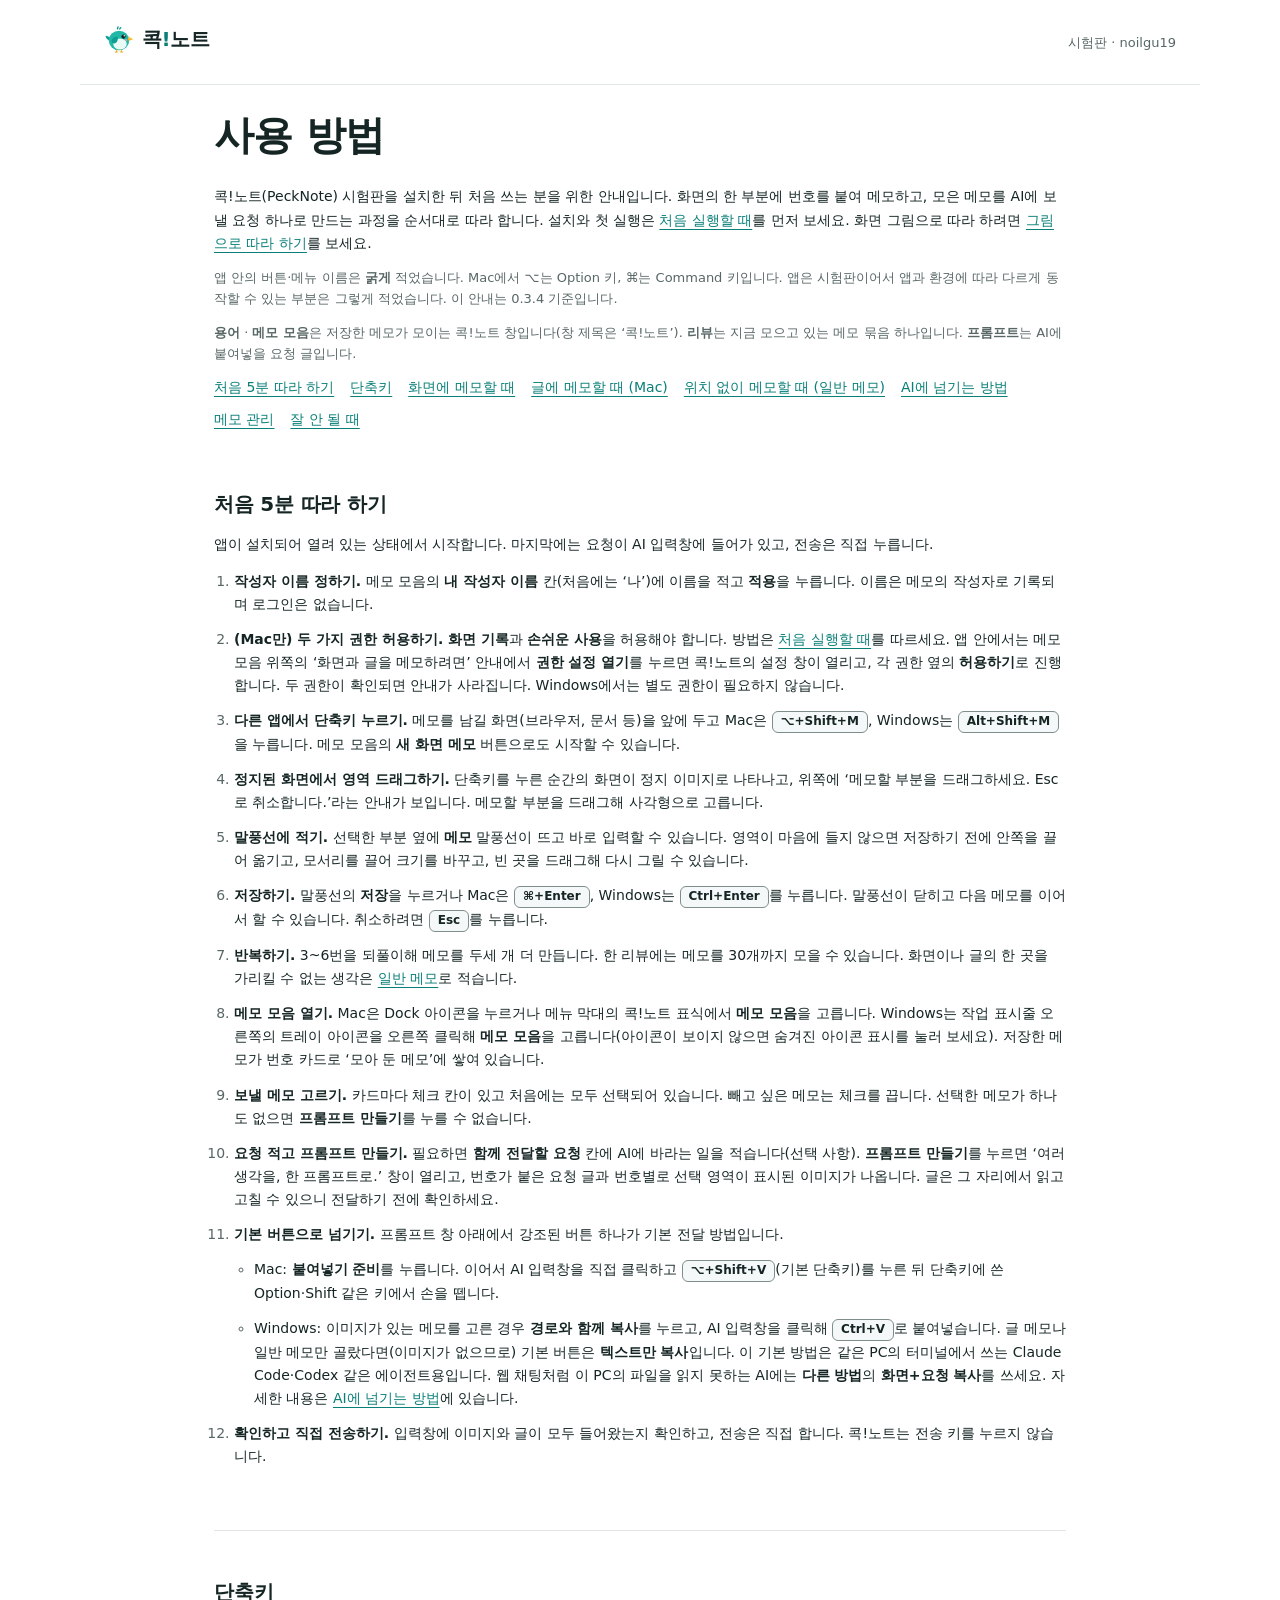
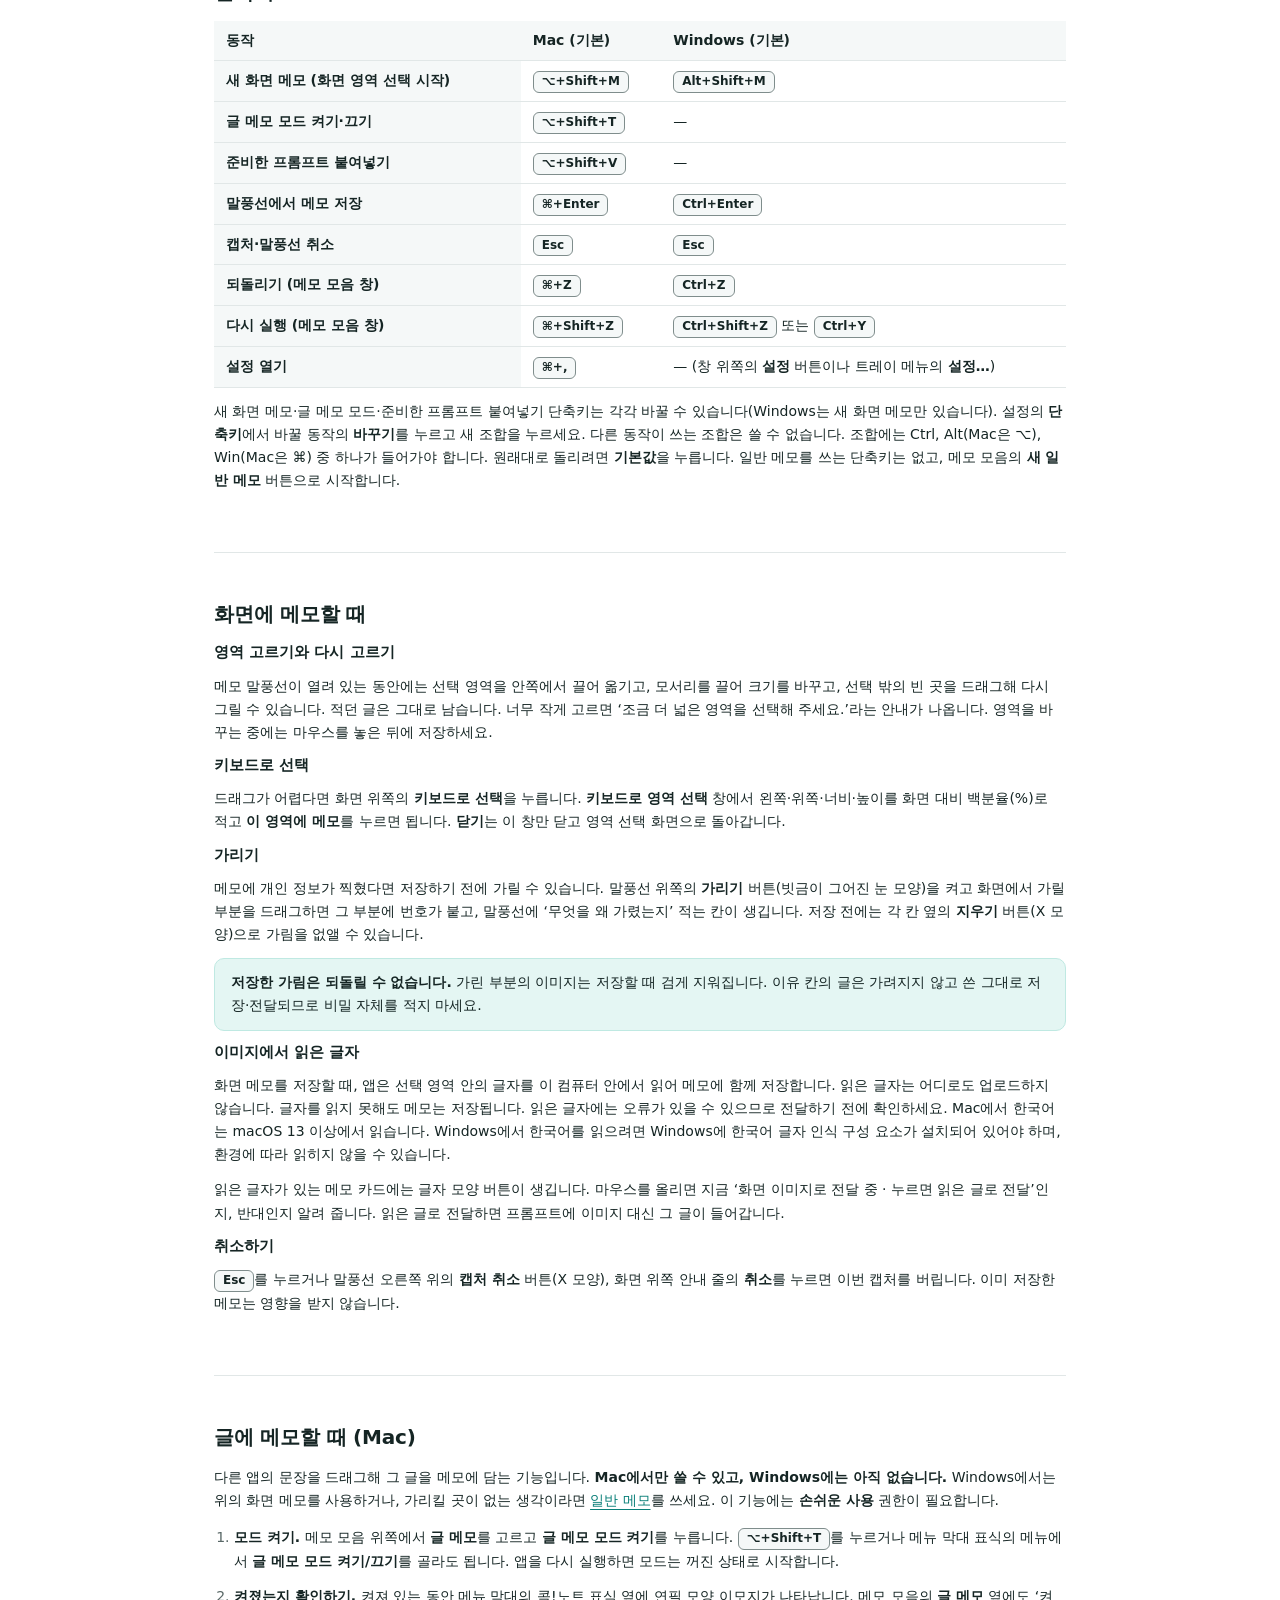
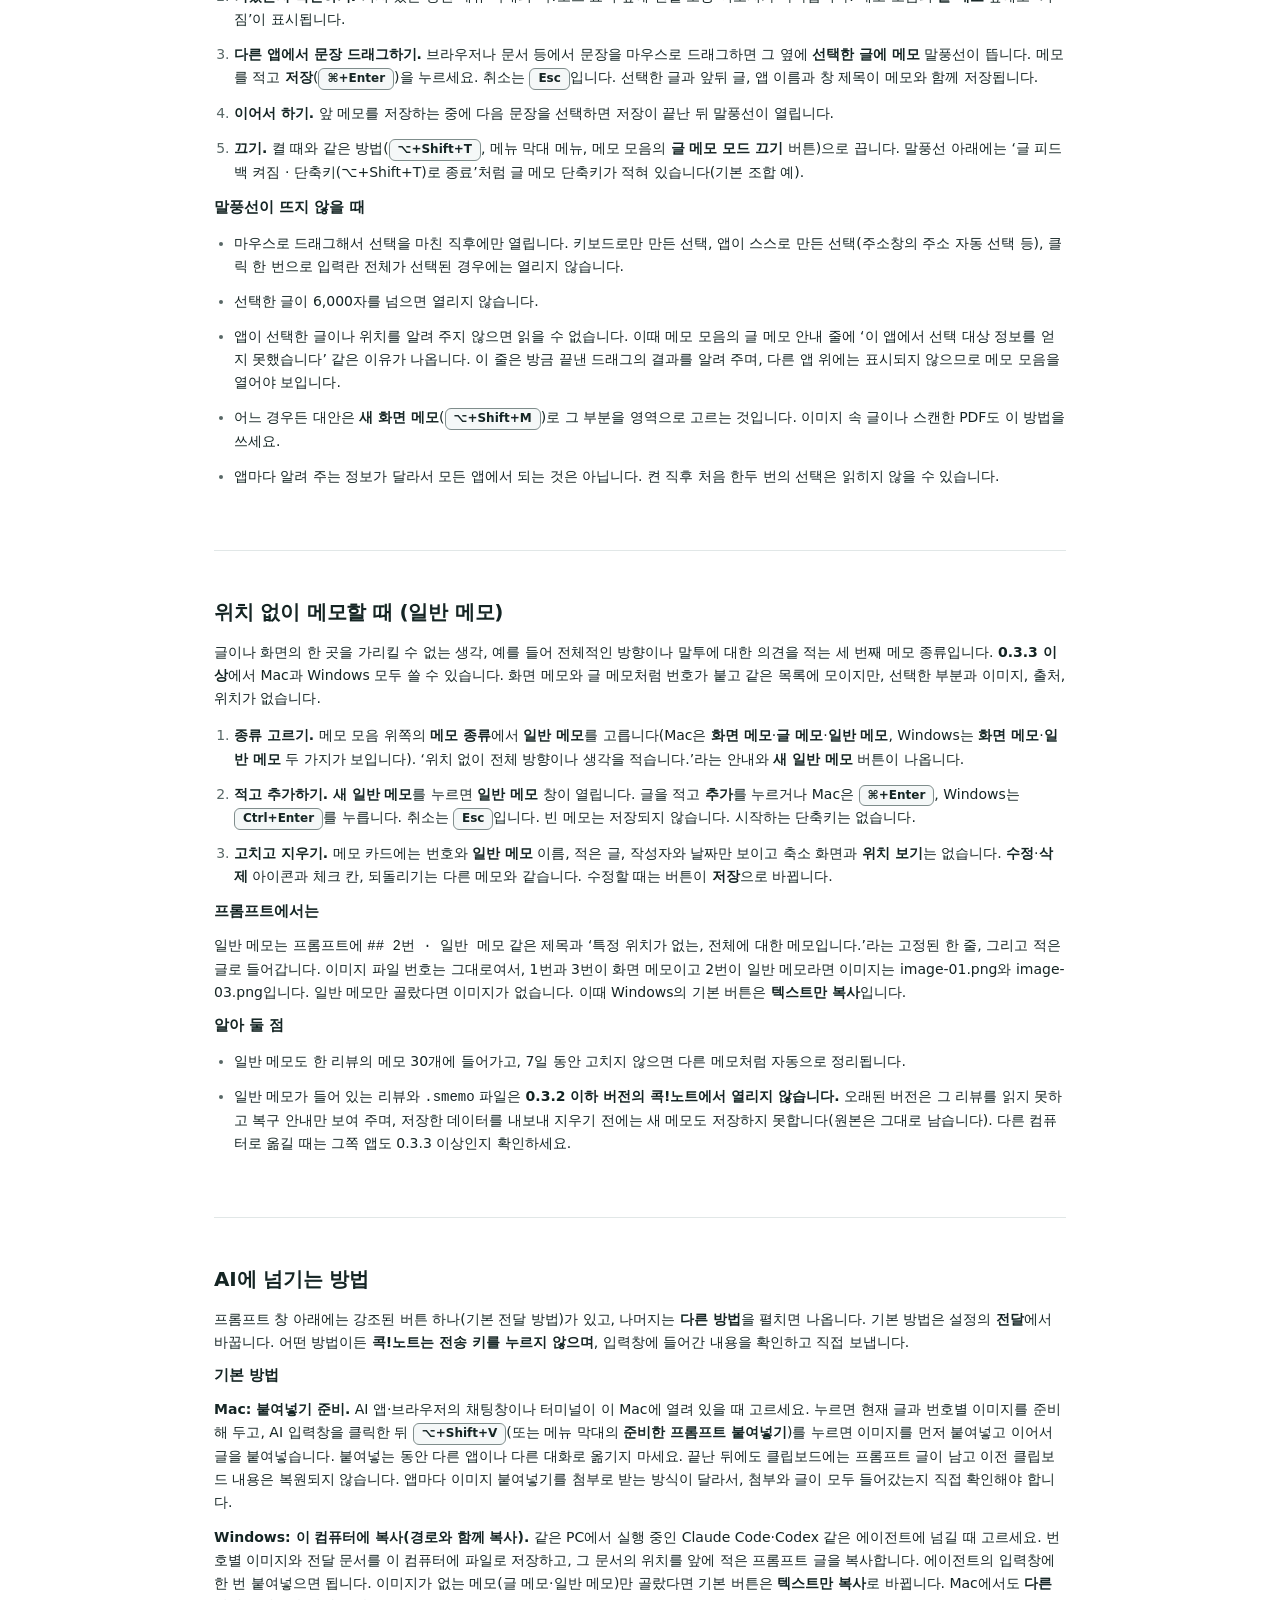
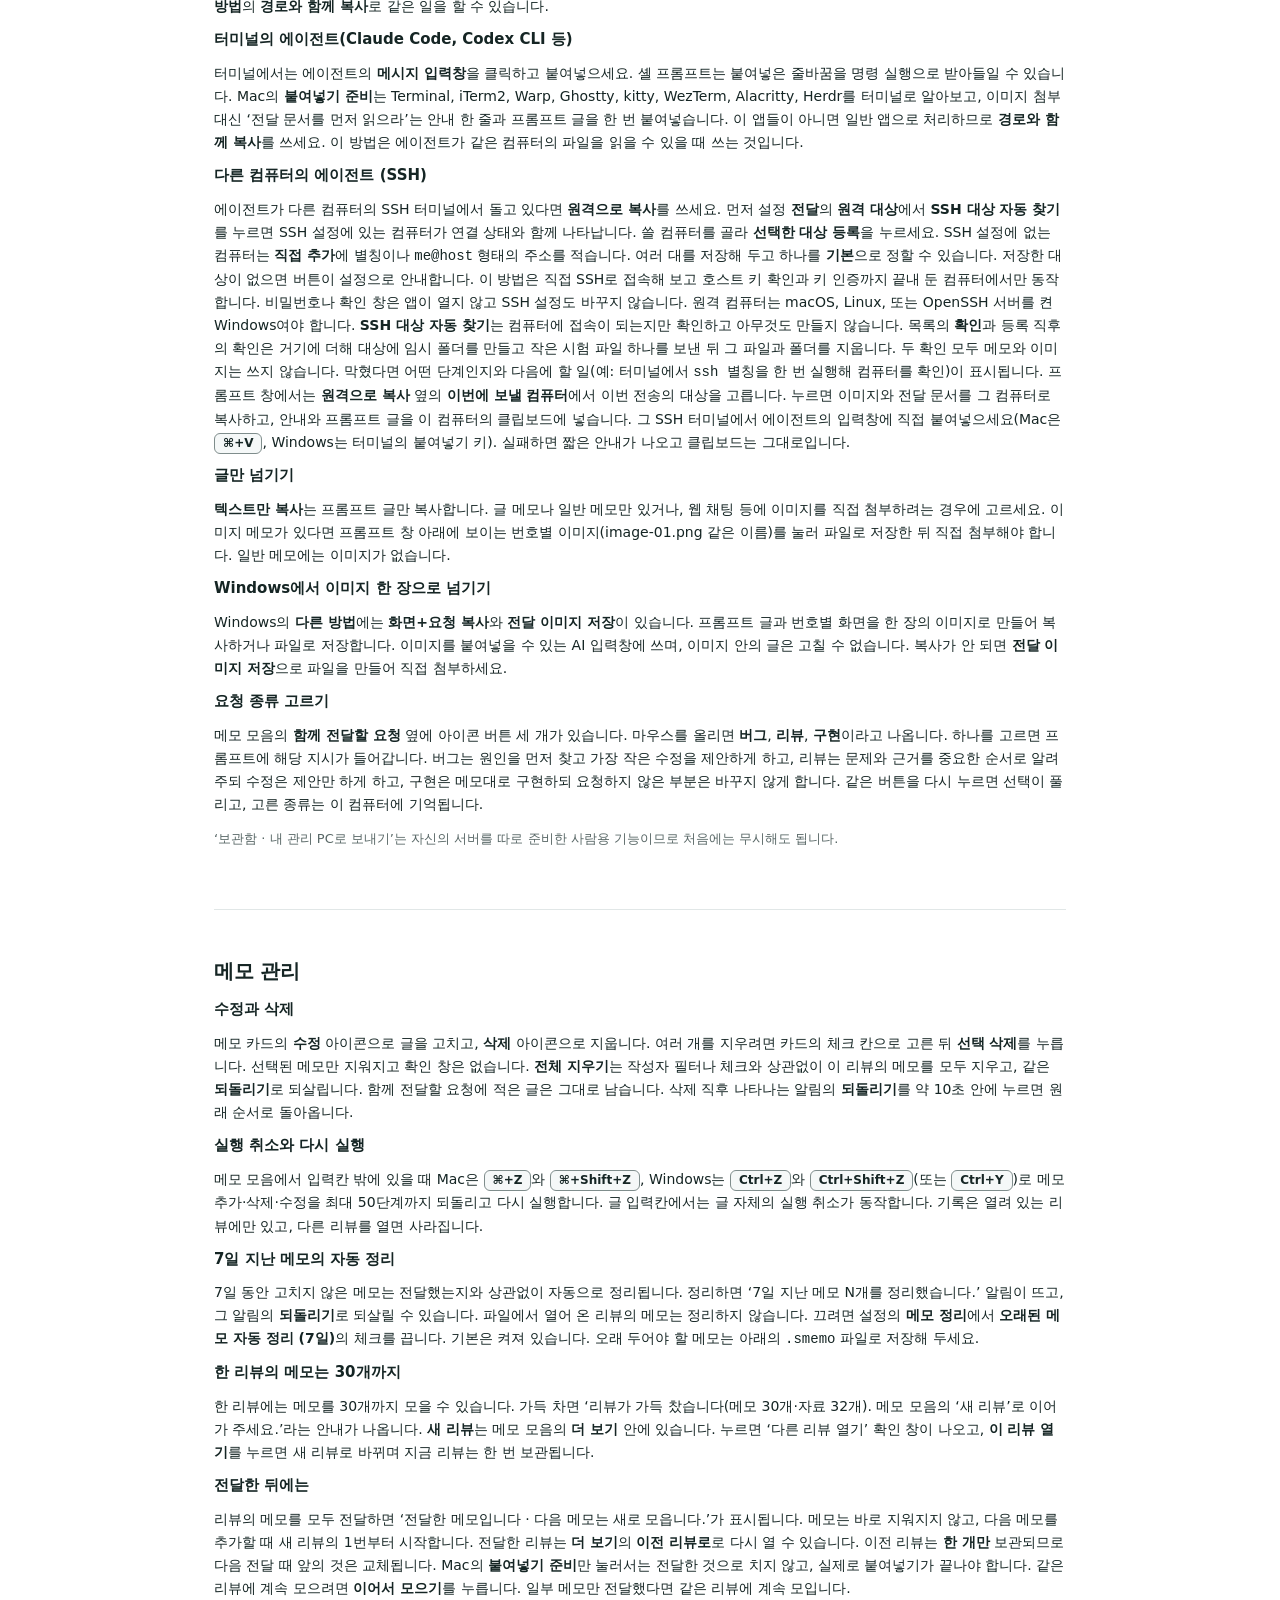
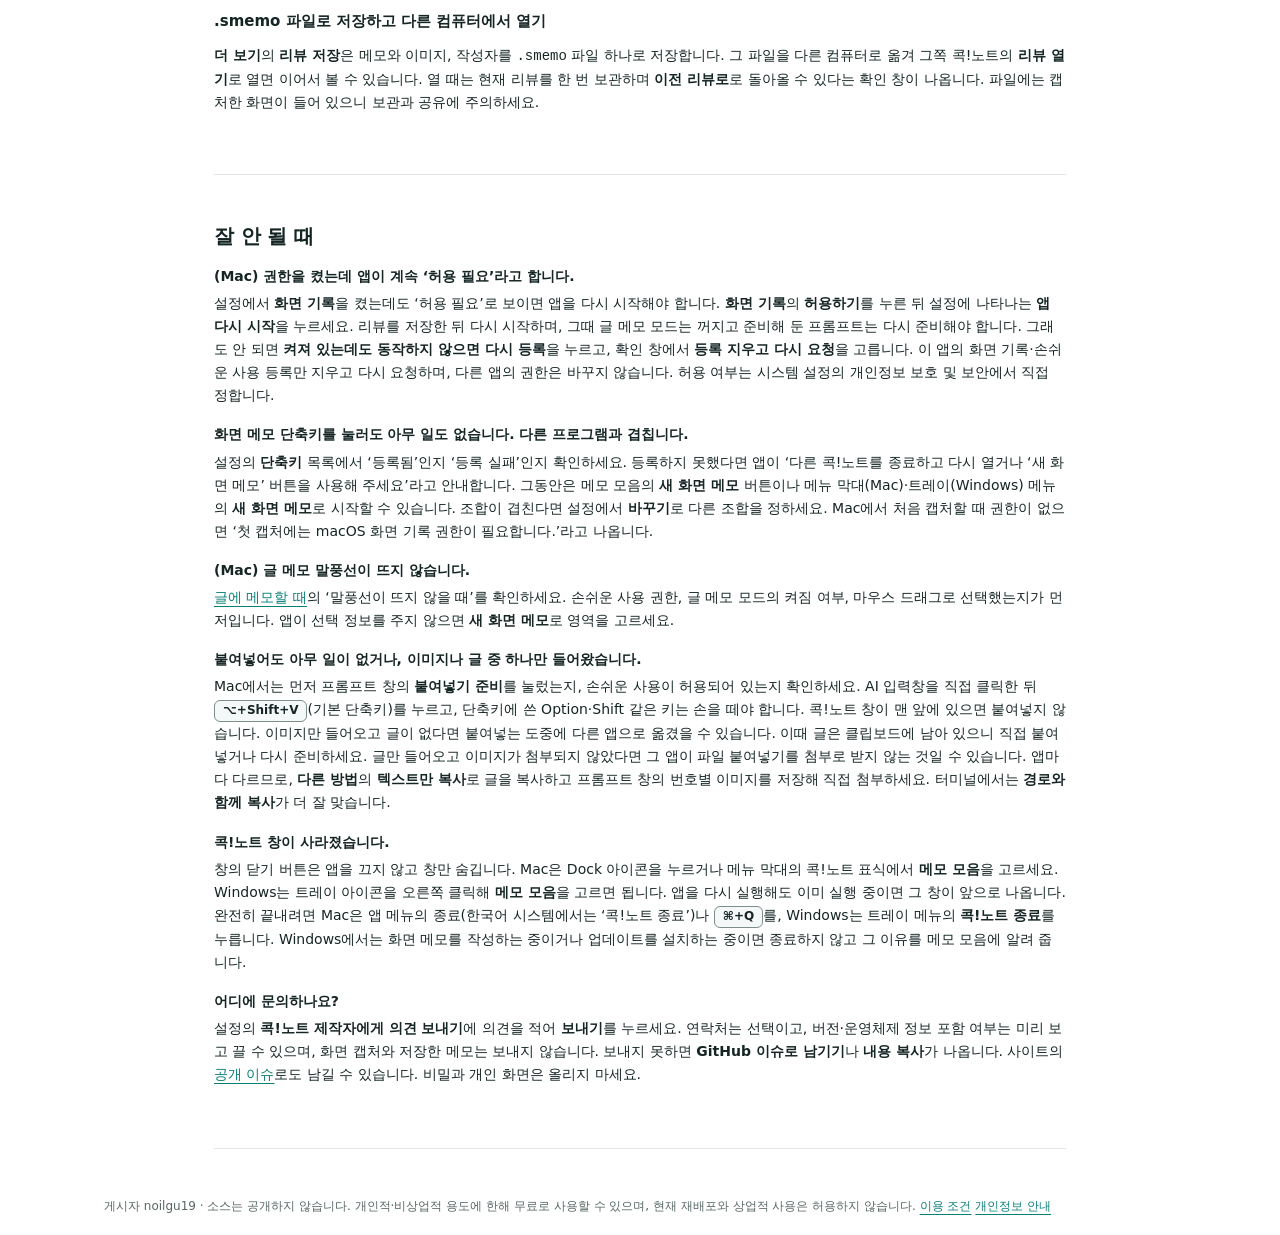
==== commit 5a3ade2f: "Publish 0.3.4: update manifest, guide pages and pictures Co-Authored-By: Claude Fable 5.2 <noreply@a" ====
--- a/docs/guide.html
+++ b/docs/guide.html
@@ -19,7 +19,7 @@
 <main class="guide">
 <h1>사용 방법</h1>
 <p>콕!노트(PeckNote) 시험판을 설치한 뒤 처음 쓰는 분을 위한 안내입니다. 화면의 한 부분에 번호를 붙여 메모하고, 모은 메모를 AI에 보낼 요청 하나로 만드는 과정을 순서대로 따라 합니다. 설치와 첫 실행은 <a href="index.html#first-run">처음 실행할 때</a>를 먼저 보세요. 화면 그림으로 따라 하려면 <a href="tutorial.html">그림으로 따라 하기</a>를 보세요.</p>
-<p class="small">앱 안의 버튼·메뉴 이름은 <strong>굵게</strong> 적었습니다. Mac에서 ⌥는 Option 키, ⌘는 Command 키입니다. 앱은 시험판이어서 앱과 환경에 따라 다르게 동작할 수 있는 부분은 그렇게 적었습니다. 이 안내는 0.3.3 기준입니다.</p>
+<p class="small">앱 안의 버튼·메뉴 이름은 <strong>굵게</strong> 적었습니다. Mac에서 ⌥는 Option 키, ⌘는 Command 키입니다. 앱은 시험판이어서 앱과 환경에 따라 다르게 동작할 수 있는 부분은 그렇게 적었습니다. 이 안내는 0.3.4 기준입니다.</p>
 <p class="small"><strong>용어</strong> · <strong>메모 모음</strong>은 저장한 메모가 모이는 콕!노트 창입니다(창 제목은 ‘콕!노트’). <strong>리뷰</strong>는 지금 모으고 있는 메모 묶음 하나입니다. <strong>프롬프트</strong>는 AI에 붙여넣을 요청 글입니다.</p>
 <nav class="toc" aria-label="이 페이지의 차례"><ol><li><a href="#first">처음 5분 따라 하기</a></li><li><a href="#keys">단축키</a></li><li><a href="#capture">화면에 메모할 때</a></li><li><a href="#text">글에 메모할 때 (Mac)</a></li><li><a href="#general">위치 없이 메모할 때 (일반 메모)</a></li><li><a href="#handoff">AI에 넘기는 방법</a></li><li><a href="#manage">메모 관리</a></li><li><a href="#trouble">잘 안 될 때</a></li></ol></nav>
 
@@ -39,7 +39,7 @@
 <li><strong>요청 적고 프롬프트 만들기.</strong> 필요하면 <strong>함께 전달할 요청</strong> 칸에 AI에 바라는 일을 적습니다(선택 사항). <strong>프롬프트 만들기</strong>를 누르면 ‘여러 생각을, 한 프롬프트로.’ 창이 열리고, 번호가 붙은 요청 글과 번호별로 선택 영역이 표시된 이미지가 나옵니다. 글은 그 자리에서 읽고 고칠 수 있으니 전달하기 전에 확인하세요.</li>
 <li><strong>기본 버튼으로 넘기기.</strong> 프롬프트 창 아래에서 강조된 버튼 하나가 기본 전달 방법입니다.
 <ul>
-<li>Mac: <strong>붙여넣기 준비</strong>를 누릅니다. 이어서 AI 입력창을 직접 클릭하고 <kbd>⌥+Shift+V</kbd>를 누른 뒤 Option과 Shift 키에서 손을 뗍니다.</li>
+<li>Mac: <strong>붙여넣기 준비</strong>를 누릅니다. 이어서 AI 입력창을 직접 클릭하고 <kbd>⌥+Shift+V</kbd>(기본 단축키)를 누른 뒤 단축키에 쓴 Option·Shift 같은 키에서 손을 뗍니다.</li>
 <li>Windows: 이미지가 있는 메모를 고른 경우 <strong>경로와 함께 복사</strong>를 누르고, AI 입력창을 클릭해 <kbd>Ctrl+V</kbd>로 붙여넣습니다. 글 메모나 일반 메모만 골랐다면(이미지가 없으므로) 기본 버튼은 <strong>텍스트만 복사</strong>입니다. 이 기본 방법은 같은 PC의 터미널에서 쓰는 Claude Code·Codex 같은 에이전트용입니다. 웹 채팅처럼 이 PC의 파일을 읽지 못하는 AI에는 <strong>다른 방법</strong>의 <strong>화면+요청 복사</strong>를 쓰세요. 자세한 내용은 <a href="#handoff">AI에 넘기는 방법</a>에 있습니다.</li>
 </ul></li>
 <li><strong>확인하고 직접 전송하기.</strong> 입력창에 이미지와 글이 모두 들어왔는지 확인하고, 전송은 직접 합니다. 콕!노트는 전송 키를 누르지 않습니다.</li>
@@ -49,7 +49,7 @@
 <section id="keys">
 <h2>단축키</h2>
 <table class="keys">
-<thead><tr><th scope="col">동작</th><th scope="col">Mac</th><th scope="col">Windows</th></tr></thead>
+<thead><tr><th scope="col">동작</th><th scope="col">Mac (기본)</th><th scope="col">Windows (기본)</th></tr></thead>
 <tbody>
 <tr><th scope="row">새 화면 메모 (화면 영역 선택 시작)</th><td><kbd>⌥+Shift+M</kbd></td><td><kbd>Alt+Shift+M</kbd></td></tr>
 <tr><th scope="row">글 메모 모드 켜기·끄기</th><td><kbd>⌥+Shift+T</kbd></td><td>—</td></tr>
@@ -61,7 +61,7 @@
 <tr><th scope="row">설정 열기</th><td><kbd>⌘+,</kbd></td><td>— (창 위쪽의 <strong>설정</strong> 버튼이나 트레이 메뉴의 <strong>설정…</strong>)</td></tr>
 </tbody>
 </table>
-<p>바꿀 수 있는 것은 새 화면 메모 단축키뿐입니다. 설정의 <strong>단축키</strong>에서 <strong>새 화면 메모</strong> 줄의 <strong>바꾸기</strong>를 누르고 새 조합을 누르세요. 조합에는 Ctrl, Alt(Mac은 ⌥), Win(Mac은 ⌘) 중 하나가 들어가야 합니다. 원래대로 돌리려면 <strong>기본값</strong>을 누릅니다. 일반 메모를 쓰는 단축키는 없고, 메모 모음의 <strong>새 일반 메모</strong> 버튼으로 시작합니다.</p>
+<p>새 화면 메모·글 메모 모드·준비한 프롬프트 붙여넣기 단축키는 각각 바꿀 수 있습니다(Windows는 새 화면 메모만 있습니다). 설정의 <strong>단축키</strong>에서 바꿀 동작의 <strong>바꾸기</strong>를 누르고 새 조합을 누르세요. 다른 동작이 쓰는 조합은 쓸 수 없습니다. 조합에는 Ctrl, Alt(Mac은 ⌥), Win(Mac은 ⌘) 중 하나가 들어가야 합니다. 원래대로 돌리려면 <strong>기본값</strong>을 누릅니다. 일반 메모를 쓰는 단축키는 없고, 메모 모음의 <strong>새 일반 메모</strong> 버튼으로 시작합니다.</p>
 </section>
 
 <section id="capture">
@@ -88,7 +88,7 @@
 <li><strong>켜졌는지 확인하기.</strong> 켜져 있는 동안 메뉴 막대의 콕!노트 표식 옆에 연필 모양 이모지가 나타납니다. 메모 모음의 <strong>글 메모</strong> 옆에도 ‘켜짐’이 표시됩니다.</li>
 <li><strong>다른 앱에서 문장 드래그하기.</strong> 브라우저나 문서 등에서 문장을 마우스로 드래그하면 그 옆에 <strong>선택한 글에 메모</strong> 말풍선이 뜹니다. 메모를 적고 <strong>저장</strong>(<kbd>⌘+Enter</kbd>)을 누르세요. 취소는 <kbd>Esc</kbd>입니다. 선택한 글과 앞뒤 글, 앱 이름과 창 제목이 메모와 함께 저장됩니다.</li>
 <li><strong>이어서 하기.</strong> 앞 메모를 저장하는 중에 다음 문장을 선택하면 저장이 끝난 뒤 말풍선이 열립니다.</li>
-<li><strong>끄기.</strong> 켤 때와 같은 방법(<kbd>⌥+Shift+T</kbd>, 메뉴 막대 메뉴, 메모 모음의 <strong>글 메모 모드 끄기</strong> 버튼)으로 끕니다. 말풍선 아래에는 ‘글 피드백 켜짐 · ⌥+Shift+T로 종료’라고 적혀 있습니다.</li>
+<li><strong>끄기.</strong> 켤 때와 같은 방법(<kbd>⌥+Shift+T</kbd>, 메뉴 막대 메뉴, 메모 모음의 <strong>글 메모 모드 끄기</strong> 버튼)으로 끕니다. 말풍선 아래에는 ‘글 피드백 켜짐 · 단축키(⌥+Shift+T)로 종료’처럼 글 메모 단축키가 적혀 있습니다(기본 조합 예).</li>
 </ol>
 <h3>말풍선이 뜨지 않을 때</h3>
 <ul>
@@ -126,7 +126,7 @@
 <h3>터미널의 에이전트(Claude Code, Codex CLI 등)</h3>
 <p>터미널에서는 에이전트의 <strong>메시지 입력창</strong>을 클릭하고 붙여넣으세요. 셸 프롬프트는 붙여넣은 줄바꿈을 명령 실행으로 받아들일 수 있습니다. Mac의 <strong>붙여넣기 준비</strong>는 Terminal, iTerm2, Warp, Ghostty, kitty, WezTerm, Alacritty, Herdr를 터미널로 알아보고, 이미지 첨부 대신 ‘전달 문서를 먼저 읽으라’는 안내 한 줄과 프롬프트 글을 한 번 붙여넣습니다. 이 앱들이 아니면 일반 앱으로 처리하므로 <strong>경로와 함께 복사</strong>를 쓰세요. 이 방법은 에이전트가 같은 컴퓨터의 파일을 읽을 수 있을 때 쓰는 것입니다.</p>
 <h3>다른 컴퓨터의 에이전트 (SSH)</h3>
-<p>에이전트가 다른 컴퓨터의 SSH 터미널에서 돌고 있다면 <strong>원격으로 복사</strong>를 쓰세요. 먼저 설정 <strong>전달</strong>의 <strong>원격 대상</strong>에 이미 쓰고 있는 SSH 별칭이나 <code>me@host</code> 형태의 주소를 적습니다. 대상이 비어 있으면 버튼이 설정으로 안내합니다. 이 방법은 직접 SSH로 접속해 보고 호스트 키 확인과 키 인증까지 끝내 둔 컴퓨터에서만 동작합니다. 비밀번호나 확인 창은 앱이 열지 않고 SSH 설정도 바꾸지 않습니다. 원격 컴퓨터는 macOS나 Linux여야 합니다. 누르면 이미지와 전달 문서를 그 컴퓨터로 복사하고, 안내와 프롬프트 글을 이 컴퓨터의 클립보드에 넣습니다. 그 SSH 터미널에서 에이전트의 입력창에 직접 붙여넣으세요(Mac은 <kbd>⌘+V</kbd>, Windows는 터미널의 붙여넣기 키). 실패하면 짧은 안내가 나오고 클립보드는 그대로입니다.</p>
+<p>에이전트가 다른 컴퓨터의 SSH 터미널에서 돌고 있다면 <strong>원격으로 복사</strong>를 쓰세요. 먼저 설정 <strong>전달</strong>의 <strong>원격 대상</strong>에서 <strong>SSH 대상 자동 찾기</strong>를 누르면 SSH 설정에 있는 컴퓨터가 연결 상태와 함께 나타납니다. 쓸 컴퓨터를 골라 <strong>선택한 대상 등록</strong>을 누르세요. SSH 설정에 없는 컴퓨터는 <strong>직접 추가</strong>에 별칭이나 <code>me@host</code> 형태의 주소를 적습니다. 여러 대를 저장해 두고 하나를 <strong>기본</strong>으로 정할 수 있습니다. 저장한 대상이 없으면 버튼이 설정으로 안내합니다. 이 방법은 직접 SSH로 접속해 보고 호스트 키 확인과 키 인증까지 끝내 둔 컴퓨터에서만 동작합니다. 비밀번호나 확인 창은 앱이 열지 않고 SSH 설정도 바꾸지 않습니다. 원격 컴퓨터는 macOS, Linux, 또는 OpenSSH 서버를 켠 Windows여야 합니다. <strong>SSH 대상 자동 찾기</strong>는 컴퓨터에 접속이 되는지만 확인하고 아무것도 만들지 않습니다. 목록의 <strong>확인</strong>과 등록 직후의 확인은 거기에 더해 대상에 임시 폴더를 만들고 작은 시험 파일 하나를 보낸 뒤 그 파일과 폴더를 지웁니다. 두 확인 모두 메모와 이미지는 쓰지 않습니다. 막혔다면 어떤 단계인지와 다음에 할 일(예: 터미널에서 <code>ssh 별칭</code>을 한 번 실행해 컴퓨터를 확인)이 표시됩니다. 프롬프트 창에서는 <strong>원격으로 복사</strong> 옆의 <strong>이번에 보낼 컴퓨터</strong>에서 이번 전송의 대상을 고릅니다. 누르면 이미지와 전달 문서를 그 컴퓨터로 복사하고, 안내와 프롬프트 글을 이 컴퓨터의 클립보드에 넣습니다. 그 SSH 터미널에서 에이전트의 입력창에 직접 붙여넣으세요(Mac은 <kbd>⌘+V</kbd>, Windows는 터미널의 붙여넣기 키). 실패하면 짧은 안내가 나오고 클립보드는 그대로입니다.</p>
 <h3>글만 넘기기</h3>
 <p><strong>텍스트만 복사</strong>는 프롬프트 글만 복사합니다. 글 메모나 일반 메모만 있거나, 웹 채팅 등에 이미지를 직접 첨부하려는 경우에 고르세요. 이미지 메모가 있다면 프롬프트 창 아래에 보이는 번호별 이미지(image-01.png 같은 이름)를 눌러 파일로 저장한 뒤 직접 첨부해야 합니다. 일반 메모에는 이미지가 없습니다.</p>
 <h3>Windows에서 이미지 한 장으로 넘기기</h3>
@@ -162,7 +162,7 @@
 <dt>(Mac) 글 메모 말풍선이 뜨지 않습니다.</dt>
 <dd><a href="#text">글에 메모할 때</a>의 ‘말풍선이 뜨지 않을 때’를 확인하세요. 손쉬운 사용 권한, 글 메모 모드의 켜짐 여부, 마우스 드래그로 선택했는지가 먼저입니다. 앱이 선택 정보를 주지 않으면 <strong>새 화면 메모</strong>로 영역을 고르세요.</dd>
 <dt>붙여넣어도 아무 일이 없거나, 이미지나 글 중 하나만 들어왔습니다.</dt>
-<dd>Mac에서는 먼저 프롬프트 창의 <strong>붙여넣기 준비</strong>를 눌렀는지, 손쉬운 사용이 허용되어 있는지 확인하세요. AI 입력창을 직접 클릭한 뒤 <kbd>⌥+Shift+V</kbd>를 누르고, 누른 Option과 Shift는 손을 떼야 합니다. 콕!노트 창이 맨 앞에 있으면 붙여넣지 않습니다. 이미지만 들어오고 글이 없다면 붙여넣는 도중에 다른 앱으로 옮겼을 수 있습니다. 이때 글은 클립보드에 남아 있으니 직접 붙여넣거나 다시 준비하세요. 글만 들어오고 이미지가 첨부되지 않았다면 그 앱이 파일 붙여넣기를 첨부로 받지 않는 것일 수 있습니다. 앱마다 다르므로, <strong>다른 방법</strong>의 <strong>텍스트만 복사</strong>로 글을 복사하고 프롬프트 창의 번호별 이미지를 저장해 직접 첨부하세요. 터미널에서는 <strong>경로와 함께 복사</strong>가 더 잘 맞습니다.</dd>
+<dd>Mac에서는 먼저 프롬프트 창의 <strong>붙여넣기 준비</strong>를 눌렀는지, 손쉬운 사용이 허용되어 있는지 확인하세요. AI 입력창을 직접 클릭한 뒤 <kbd>⌥+Shift+V</kbd>(기본 단축키)를 누르고, 단축키에 쓴 Option·Shift 같은 키는 손을 떼야 합니다. 콕!노트 창이 맨 앞에 있으면 붙여넣지 않습니다. 이미지만 들어오고 글이 없다면 붙여넣는 도중에 다른 앱으로 옮겼을 수 있습니다. 이때 글은 클립보드에 남아 있으니 직접 붙여넣거나 다시 준비하세요. 글만 들어오고 이미지가 첨부되지 않았다면 그 앱이 파일 붙여넣기를 첨부로 받지 않는 것일 수 있습니다. 앱마다 다르므로, <strong>다른 방법</strong>의 <strong>텍스트만 복사</strong>로 글을 복사하고 프롬프트 창의 번호별 이미지를 저장해 직접 첨부하세요. 터미널에서는 <strong>경로와 함께 복사</strong>가 더 잘 맞습니다.</dd>
 <dt>콕!노트 창이 사라졌습니다.</dt>
 <dd>창의 닫기 버튼은 앱을 끄지 않고 창만 숨깁니다. Mac은 Dock 아이콘을 누르거나 메뉴 막대의 콕!노트 표식에서 <strong>메모 모음</strong>을 고르세요. Windows는 트레이 아이콘을 오른쪽 클릭해 <strong>메모 모음</strong>을 고르면 됩니다. 앱을 다시 실행해도 이미 실행 중이면 그 창이 앞으로 나옵니다. 완전히 끝내려면 Mac은 앱 메뉴의 종료(한국어 시스템에서는 ‘콕!노트 종료’)나 <kbd>⌘+Q</kbd>를, Windows는 트레이 메뉴의 <strong>콕!노트 종료</strong>를 누릅니다. Windows에서는 화면 메모를 작성하는 중이거나 업데이트를 설치하는 중이면 종료하지 않고 그 이유를 메모 모음에 알려 줍니다.</dd>
 <dt>어디에 문의하나요?</dt>
